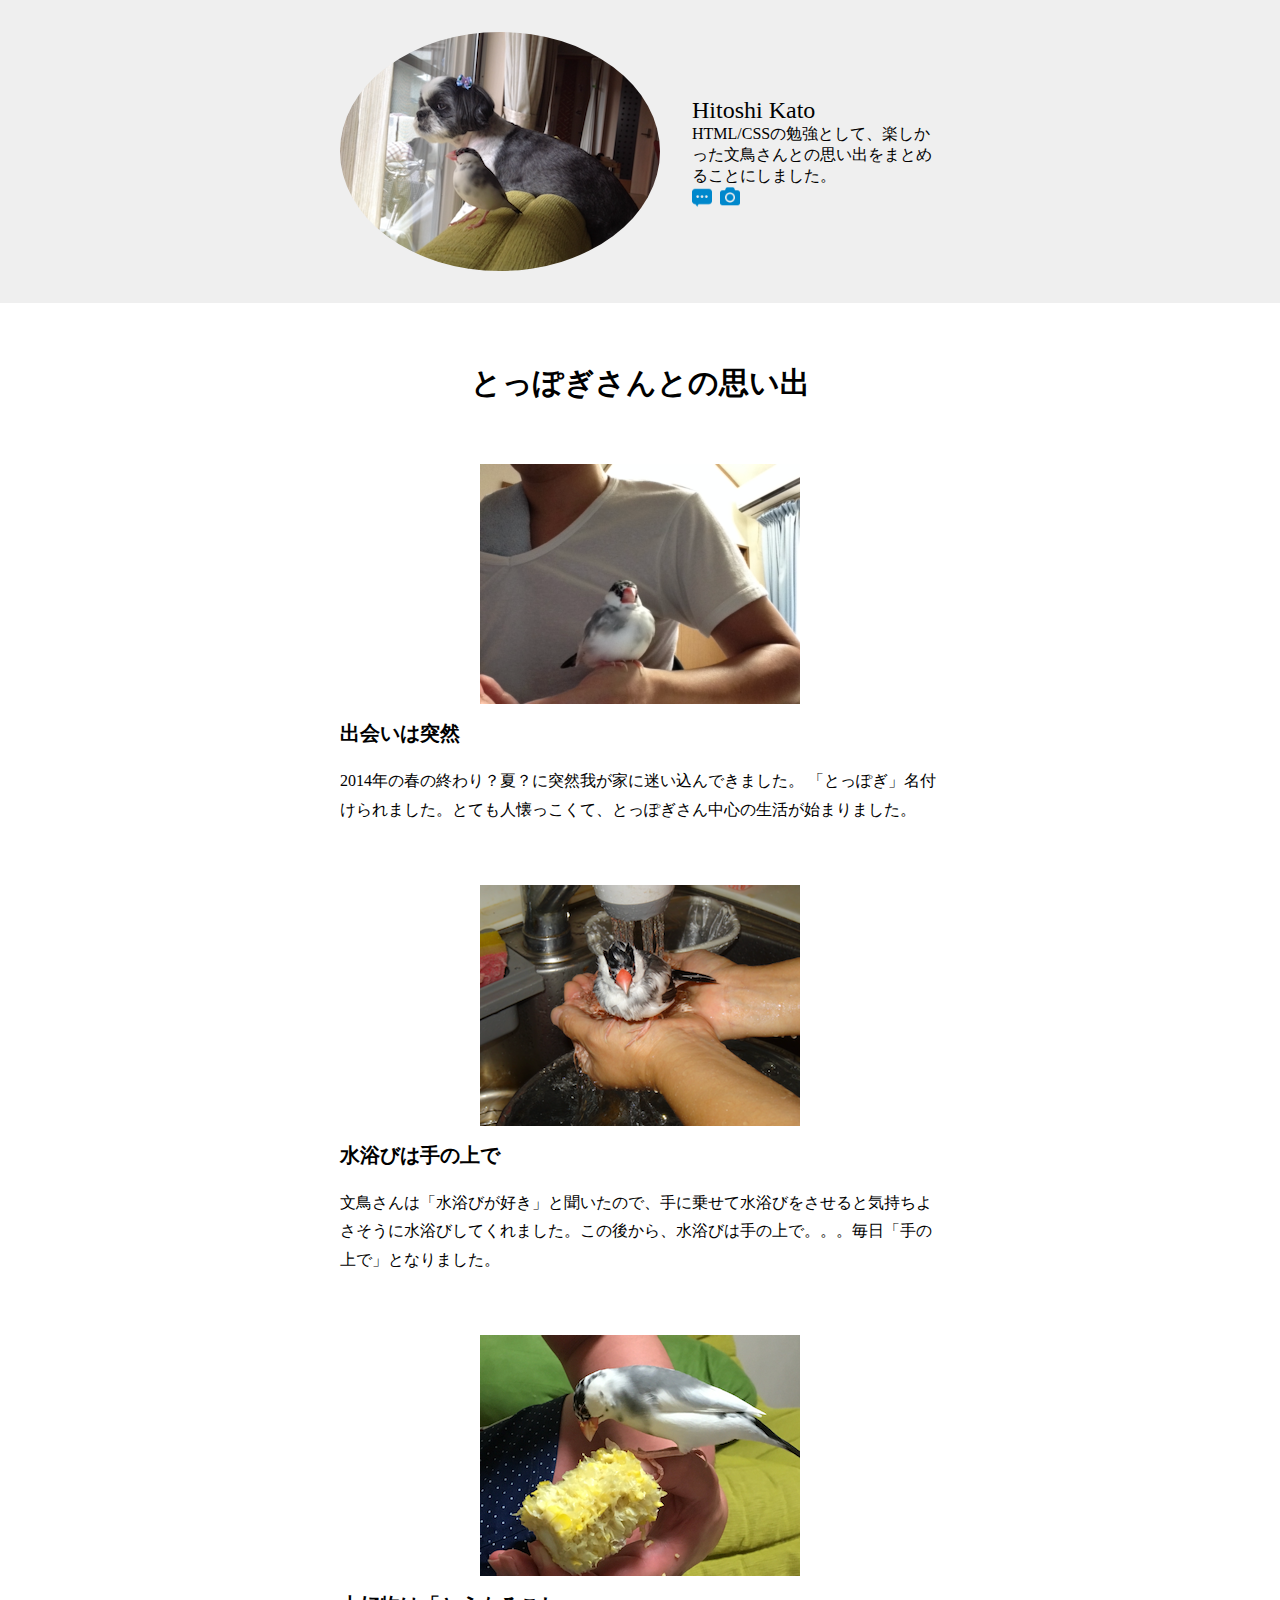
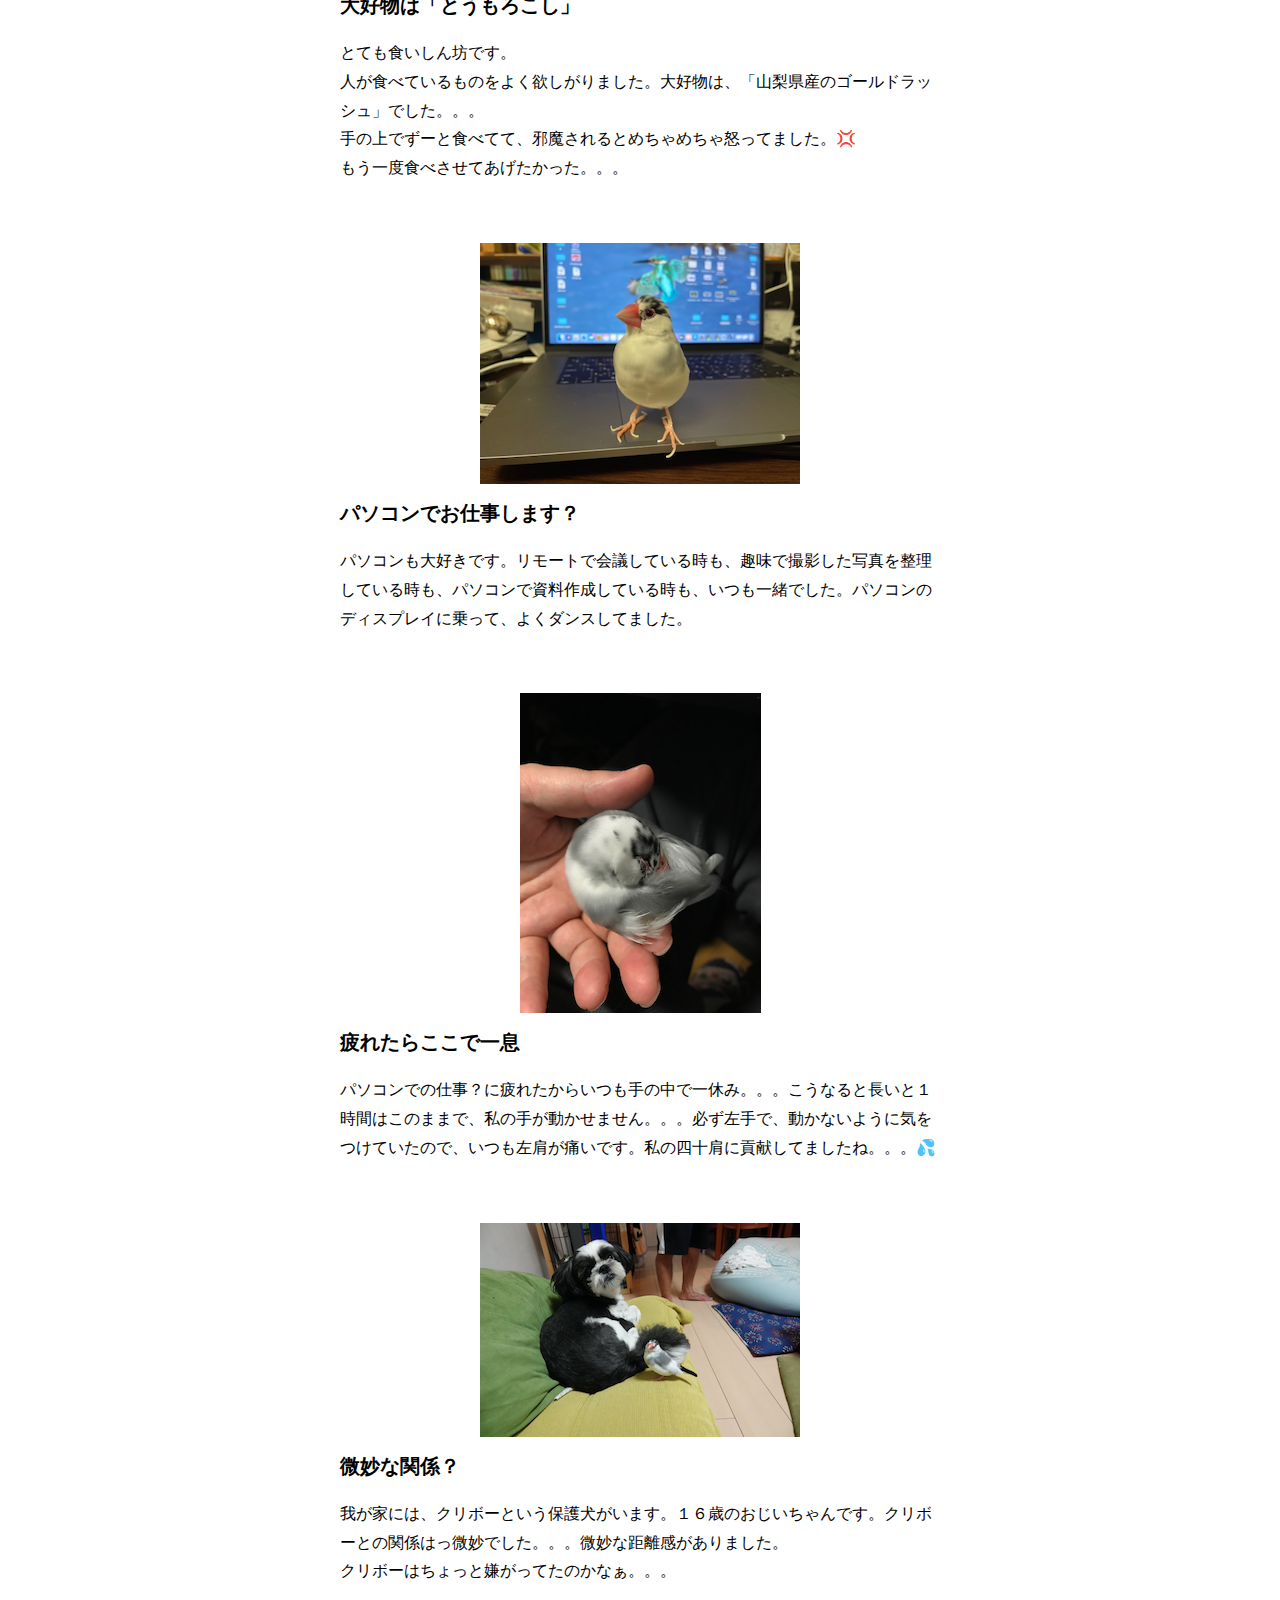
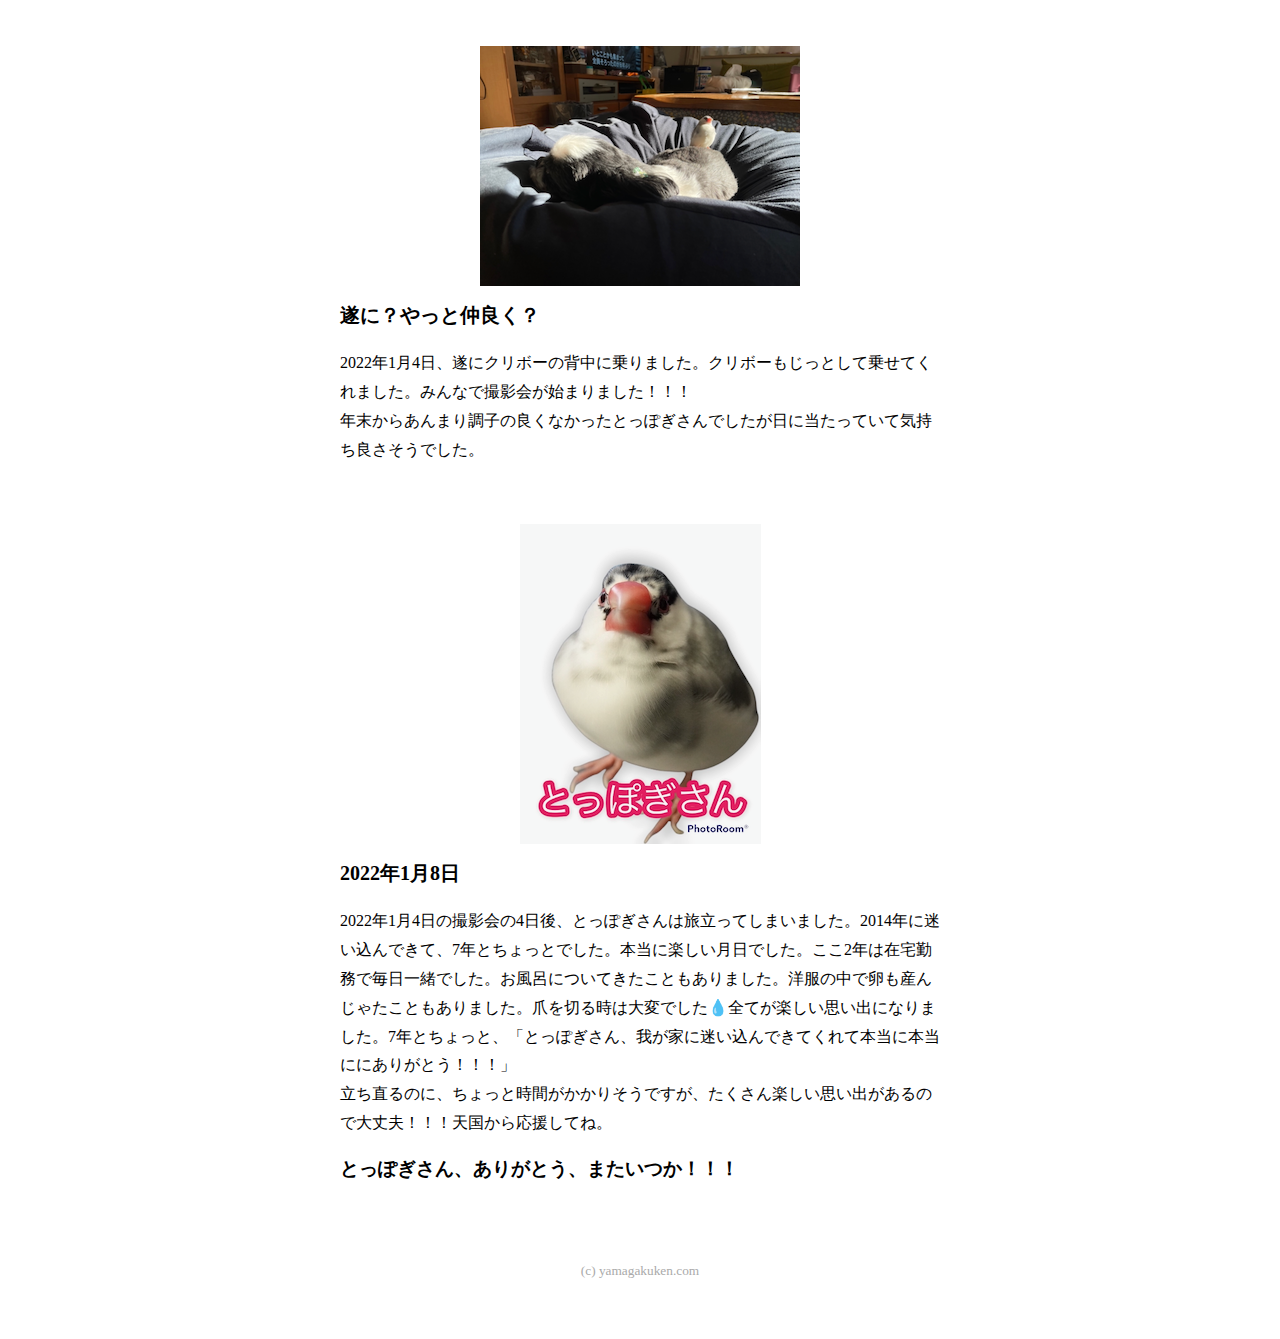
==== index.html @ e5788993 "Toppogi3 First Commit" ====
<!DOCTYPE html>
<html lang="ja">
<head>
  <meta charset="UTF-8">
  <meta http-equiv="X-UA-Compatible" content="IE=edge">
  <meta name="viewport" content="width=device-width, initial-scale=1.0">
  <title>Hitoshi Kato - Portfolio Site</title>
  <link rel="icon" href="img/favicon.png">
  <link rel="stylesheet" href="css/style.css">
</head>
<body>
  <header>
    <div class="container">
      <div>
        <img 
        src="img/HitoshiKato.png" 
        alt="HitoshiKato Icon"
        height="auto"
        width="auto"
        class="icon">
      </div>
      <div>
        <h1>Hitoshi Kato</h1>
        <p>HTML/CSSの勉強として、楽しかった文鳥さんとの思い出をまとめることにしました。</p>
        <ul>
          <li>
            <a href='#'>
              <img
                src="img/blog.png"
                alt="ブログアイコン"
                width="20"
                height="20">
            </a>
          </li>
          <li>
            <a href='#'>
              <img
                src="img/photos.png"
                alt="写真アイコン"
                width="20"
                height="20">
            </a>
          </li>
        </ul>
      </div>
    </div>

  </header>

  <main>
    <div class="container">
      <h1>とっぽぎさんとの思い出</h1>
      <section>
        <img class="displayed"
          src="img/toppogi1.png"
          width="auto"
          height="auto">
        <h2>出会いは突然</h2>
        <p>2014年の春の終わり？夏？に突然我が家に迷い込んできました。
          「とっぽぎ」名付けられました。とても人懐っこくて、とっぽぎさん中心の生活が始まりました。
        </p>
      </section>
      <section>
        <img class="displayed"
          src="img/toppogi2.png"
          width="auto"
          height="auto">
        <h2>水浴びは手の上で</h2>
        <p>文鳥さんは「水浴びが好き」と聞いたので、手に乗せて水浴びをさせると気持ちよさそうに水浴びしてくれました。この後から、水浴びは手の上で。。。毎日「手の上で」となりました。
        </p>
      </section>
      <section>
        <img class="displayed"
        src="img/toppogi3.png"
        width="auto"
        height="auto">
        <h2>大好物は「とうもろこし」</h2>
        <p>とても食いしん坊です。<br>
          人が食べているものをよく欲しがりました。大好物は、「山梨県産のゴールドラッシュ」でした。。。<br>
          手の上でずーと食べてて、邪魔されるとめちゃめちゃ怒ってました。💢<br>
          もう一度食べさせてあげたかった。。。
        </p>
      </section>
      <section>
        <img class="displayed"
        src="img/toppogi4.png"
        width="auto"
        height="auto">
        <h2>パソコンでお仕事します？</h2>
        <p>パソコンも大好きです。リモートで会議している時も、趣味で撮影した写真を整理している時も、パソコンで資料作成している時も、いつも一緒でした。パソコンのディスプレイに乗って、よくダンスしてました。<br>
        </p>
      </section>
      <section>
        <img class="displayed"
        src="img/toppogi5.png"
        width=auto
        height=auto>
        <h2>疲れたらここで一息</h2>
        <p>パソコンでの仕事？に疲れたからいつも手の中で一休み。。。こうなると長いと１時間はこのままで、私の手が動かせません。。。必ず左手で、動かないように気をつけていたので、いつも左肩が痛いです。私の四十肩に貢献してましたね。。。💦
        </p>
      </section>
      <section>
        <img class="displayed"
        src="img/toppogi6.png"
        width=auto
        height=auto>
        <h2>微妙な関係？</h2>
        <p>我が家には、クリボーという保護犬がいます。１６歳のおじいちゃんです。クリボーとの関係はっ微妙でした。。。微妙な距離感がありました。<br>クリボーはちょっと嫌がってたのかなぁ。。。
        </p>
      </section>
      <section>
        <img class="displayed"
        src="img/toppogi7.png"
        width=auto
        height=auto>
        <h2>遂に？やっと仲良く？</h2>
        <p>2022年1月4日、遂にクリボーの背中に乗りました。クリボーもじっとして乗せてくれました。みんなで撮影会が始まりました！！！<br>
          年末からあんまり調子の良くなかったとっぽぎさんでしたが日に当たっていて気持ち良さそうでした。
        </p>
      </section>
      <section>
        <img class="displayed"
        src="img/toppogi8.png"
        width=auto
        height=auto>
        <h2>2022年1月8日</h2>
        <p>2022年1月4日の撮影会の4日後、とっぽぎさんは旅立ってしまいました。2014年に迷い込んできて、7年とちょっとでした。本当に楽しい月日でした。ここ2年は在宅勤務で毎日一緒でした。お風呂についてきたこともありました。洋服の中で卵も産んじゃたこともありました。爪を切る時は大変でした💧全てが楽しい思い出になりました。7年とちょっと、「とっぽぎさん、我が家に迷い込んできてくれて本当に本当ににありがとう！！！」<br>
        立ち直るのに、ちょっと時間がかかりそうですが、たくさん楽しい思い出があるので大丈夫！！！天国から応援してね。
        </p>
        <h3>とっぽぎさん、ありがとう、またいつか！！！</h3>
      </section>


    </div>
    
  </main>

  <footer>
    <small>(c) yamagakuken.com</small>
  </footer>
</body>
</html>
---- css/style.css ----
/* common */
@media screen and (max-width:480px) {

}

body {
  margin: 0;
}

img{
  vertical-align: bottom;
}

h1,
h2,
p {
  margin: 0;
}

/* header */

header {
  background: #efefef;
}

header .container {
  width: 600px;
  margin: 0 auto;
  padding: 32px 0;
  display: flex;
  align-items: center;

}

header h1{
  font-weight: normal;
  font-size: 24px;
}

header .container div + div {
  margin-left: 32px;
}
header ul {
  list-style: none;
  margin: 0;
  padding: 0;
  display: flex;
}

header ul li + li {
  margin-left: 8px;
}

header .icon {
  border-radius: 50%;
}
/* main */

main .container {
  width: 600px;
  margin: 0 auto;
}

img.displayed{
  display: block;
  margin-left: auto;
  margin-right: auto;
}

main h1 {
  font-size: 30px;
  /* font-weight: normal; */
  text-align: center;
  padding: 60px 0;

}

main h2 {
  /* font-weight: normal; */
  font-size: 20px;
  margin-top: 16px;
}

main p {
  line-height: 1.8;
  margin-top: 20px;
} 

main section + section {
  margin-top: 60px;

}

/* footer */
footer {
  padding: 60px 0;
  text-align: center;
  color: #aaa;
}
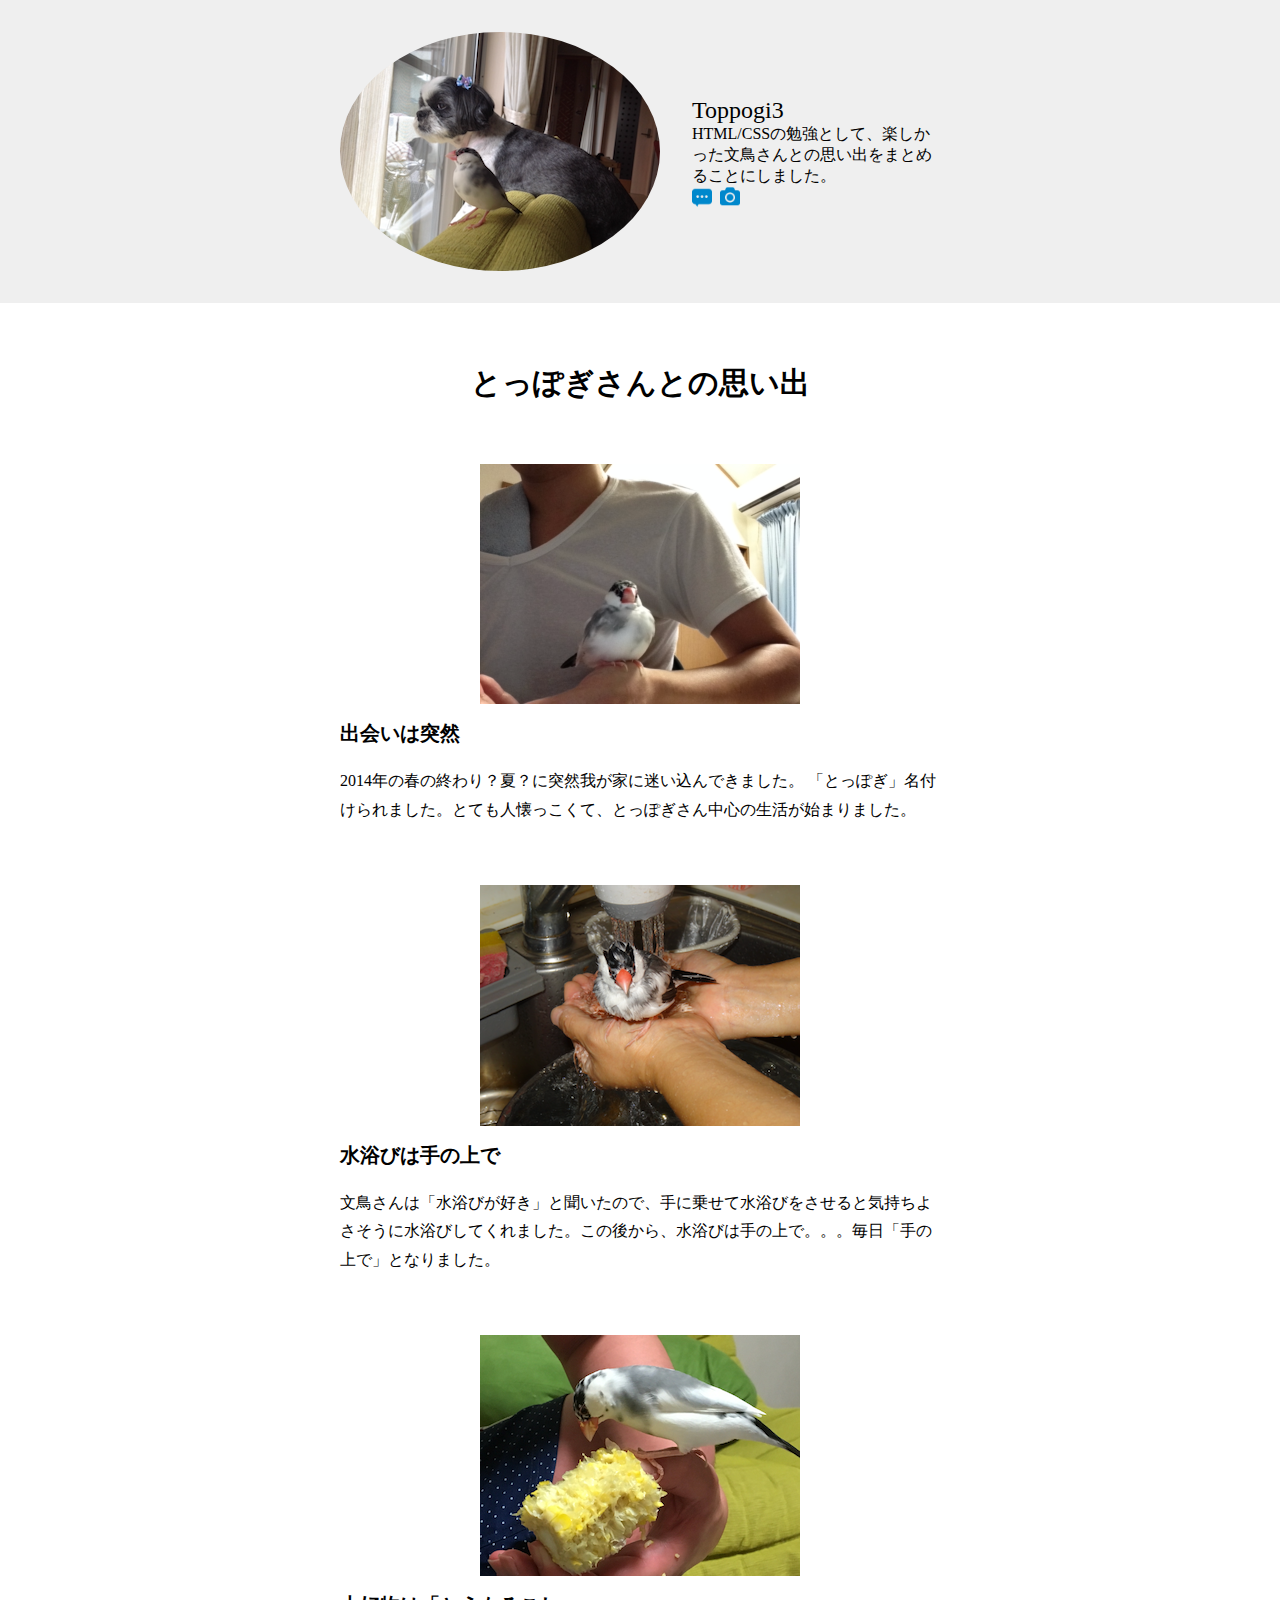
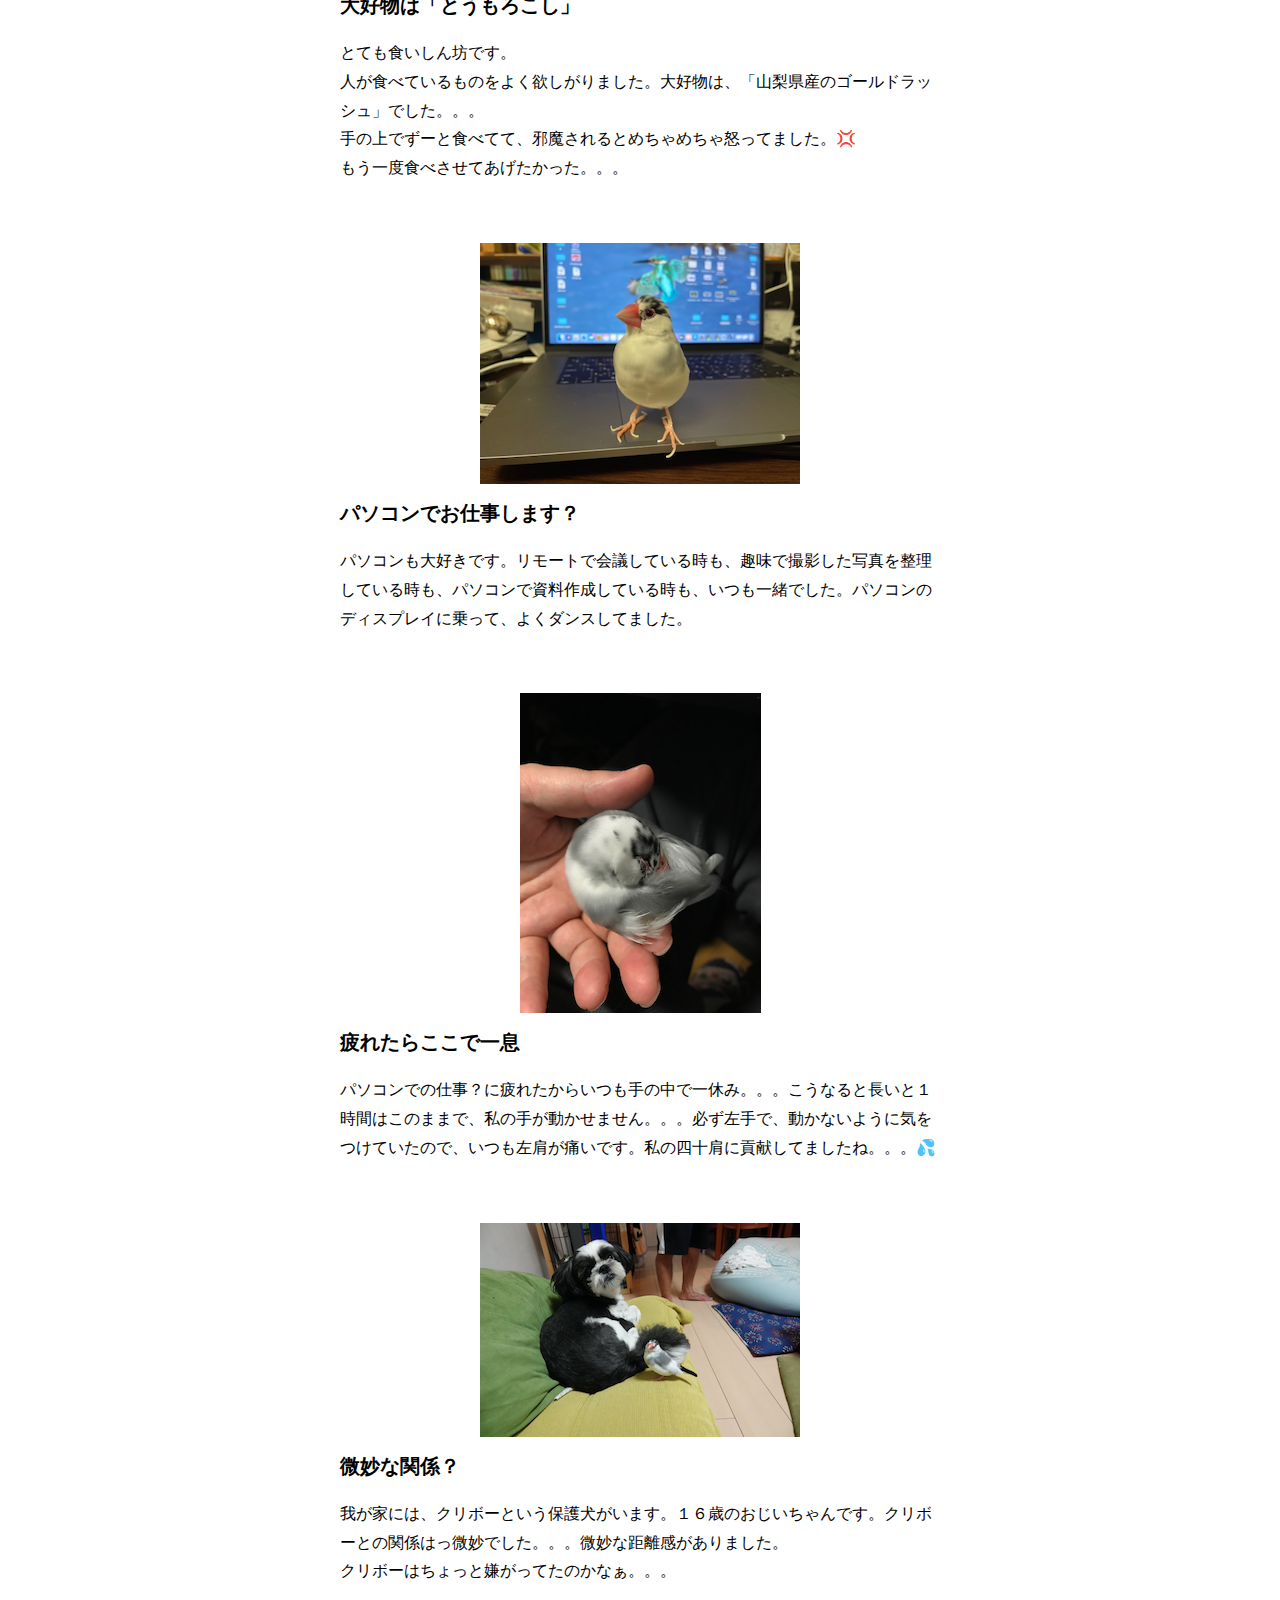
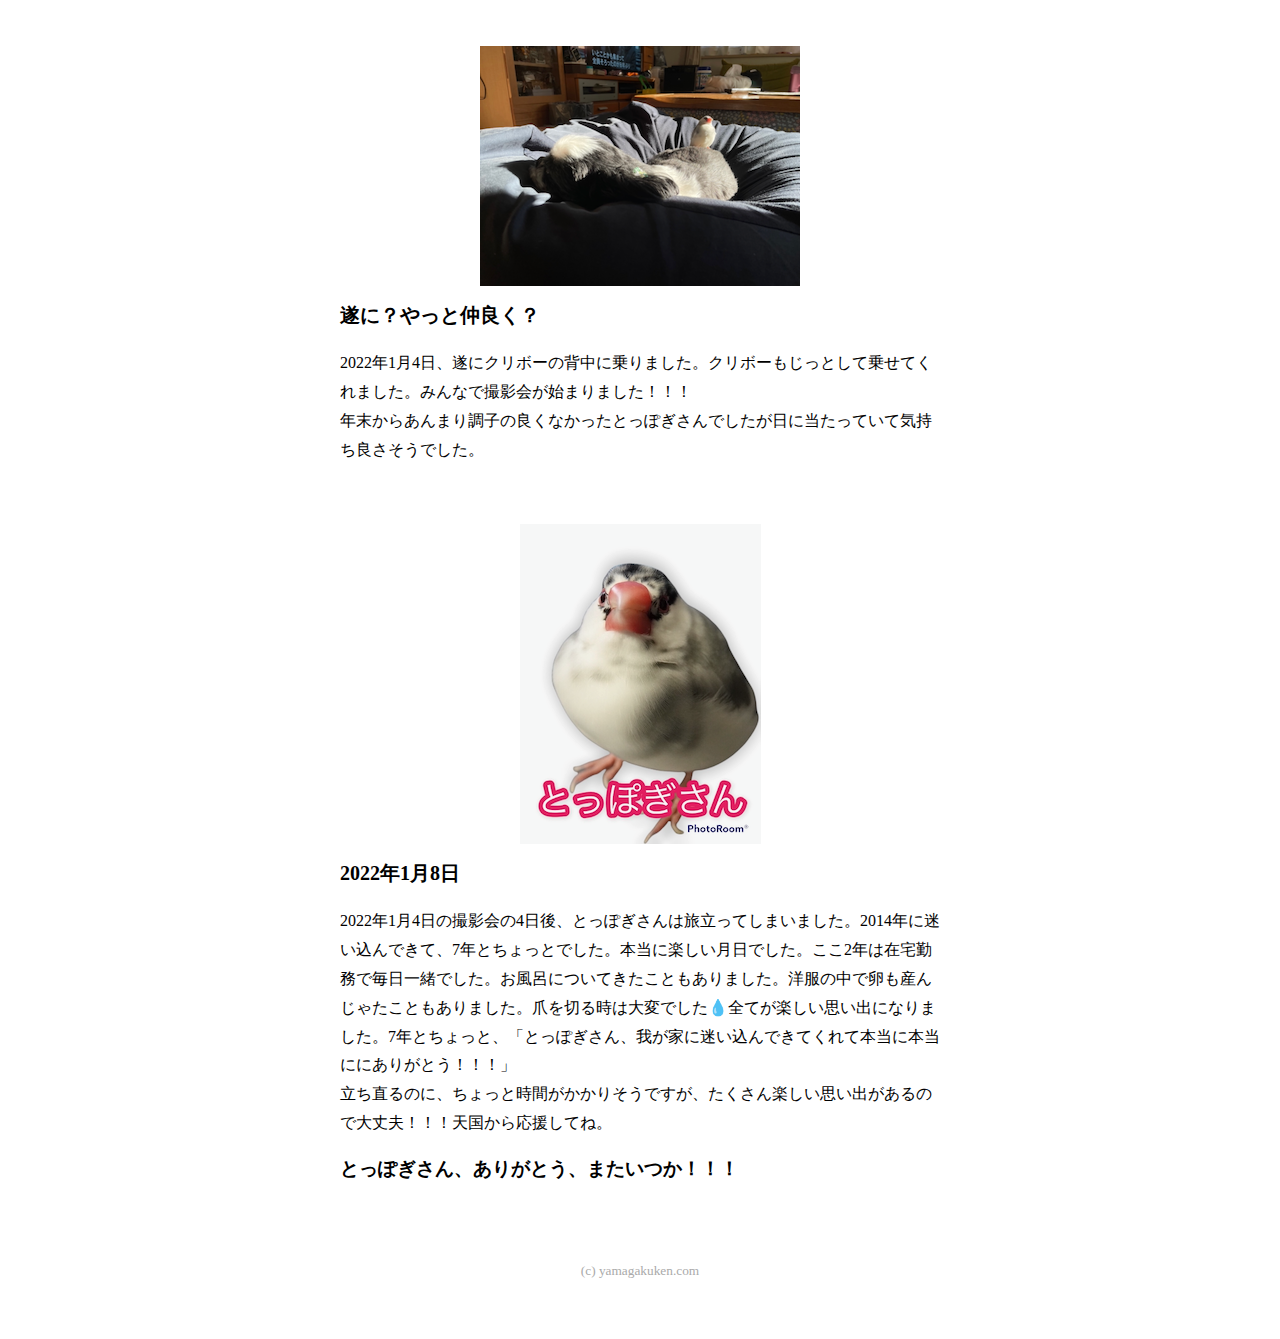
==== commit 67b4cdd5: "title change" ====
--- a/index.html
+++ b/index.html
@@ -4,7 +4,7 @@
   <meta charset="UTF-8">
   <meta http-equiv="X-UA-Compatible" content="IE=edge">
   <meta name="viewport" content="width=device-width, initial-scale=1.0">
-  <title>Hitoshi Kato - Portfolio Site</title>
+  <title>文鳥さんとの思い出</title>
   <link rel="icon" href="img/favicon.png">
   <link rel="stylesheet" href="css/style.css">
 </head>
@@ -20,7 +20,7 @@
         class="icon">
       </div>
       <div>
-        <h1>Hitoshi Kato</h1>
+        <h1>Toppogi3</h1>
         <p>HTML/CSSの勉強として、楽しかった文鳥さんとの思い出をまとめることにしました。</p>
         <ul>
           <li>
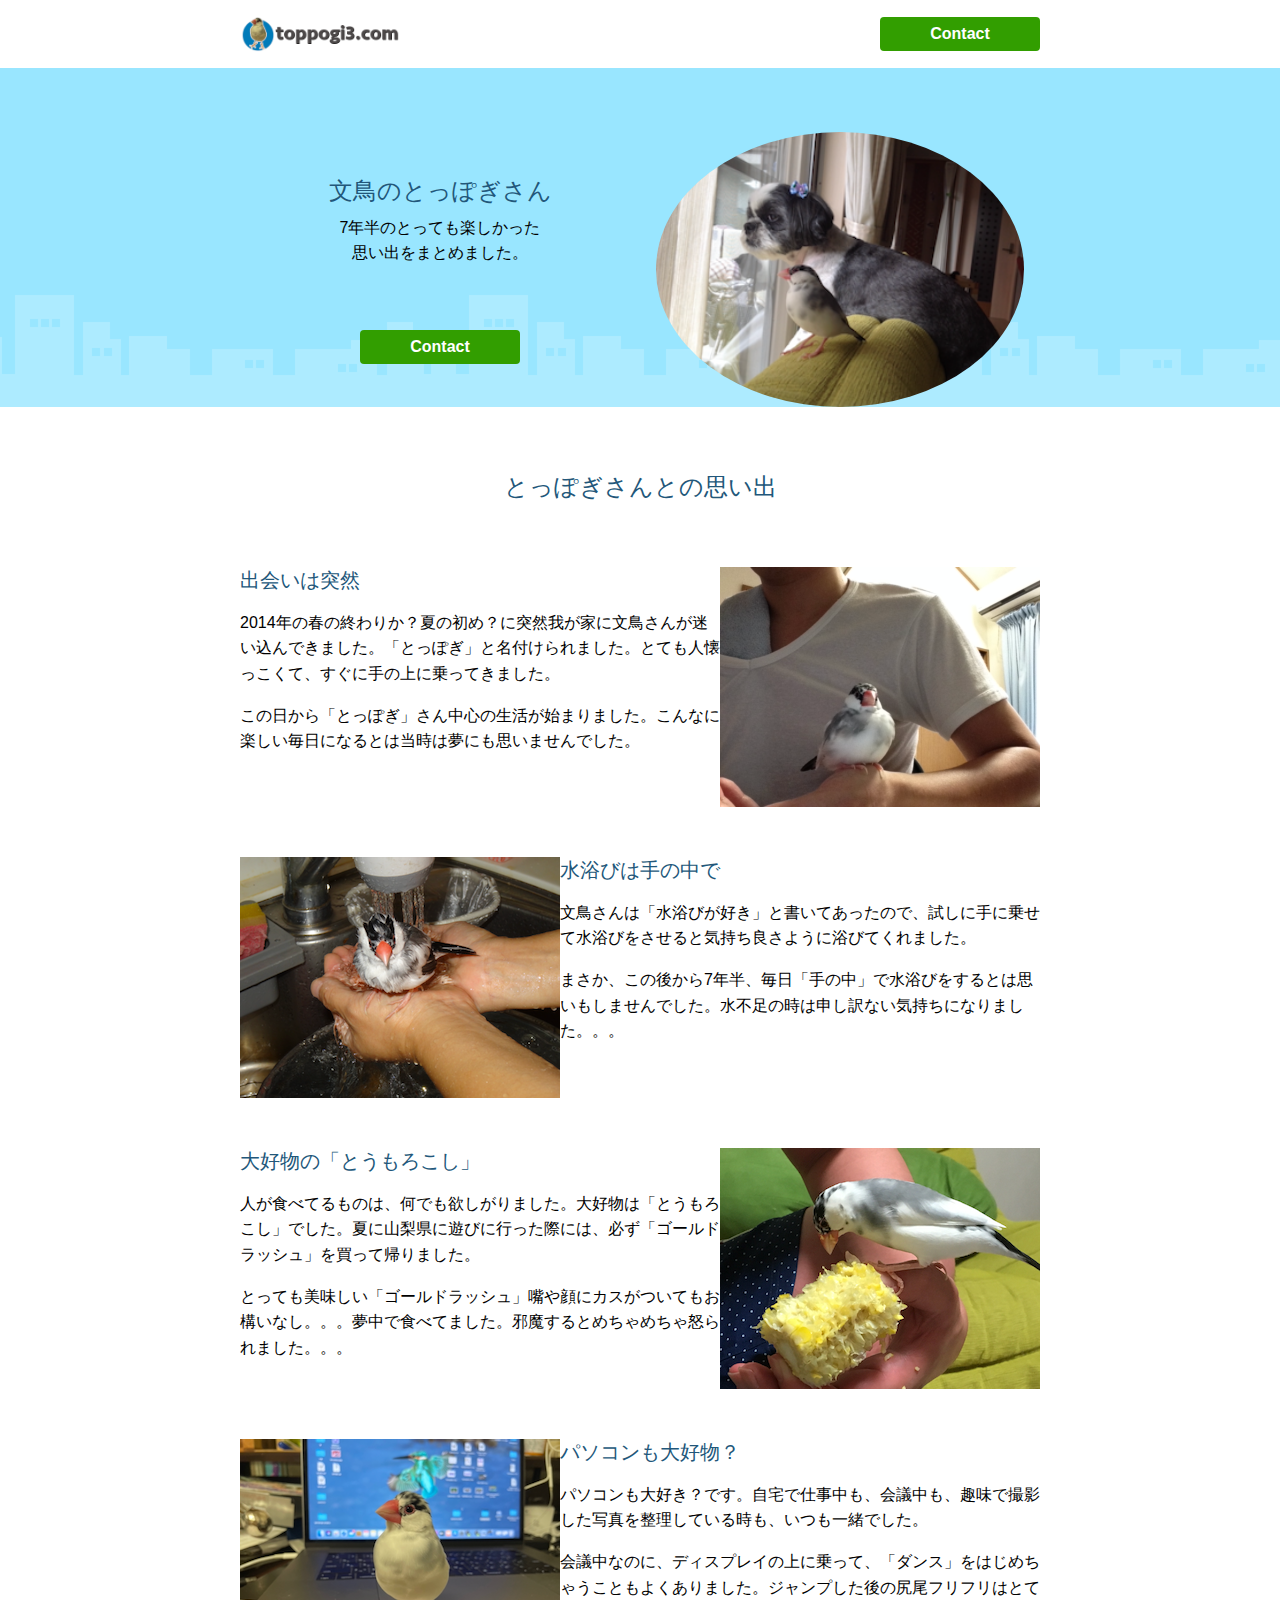
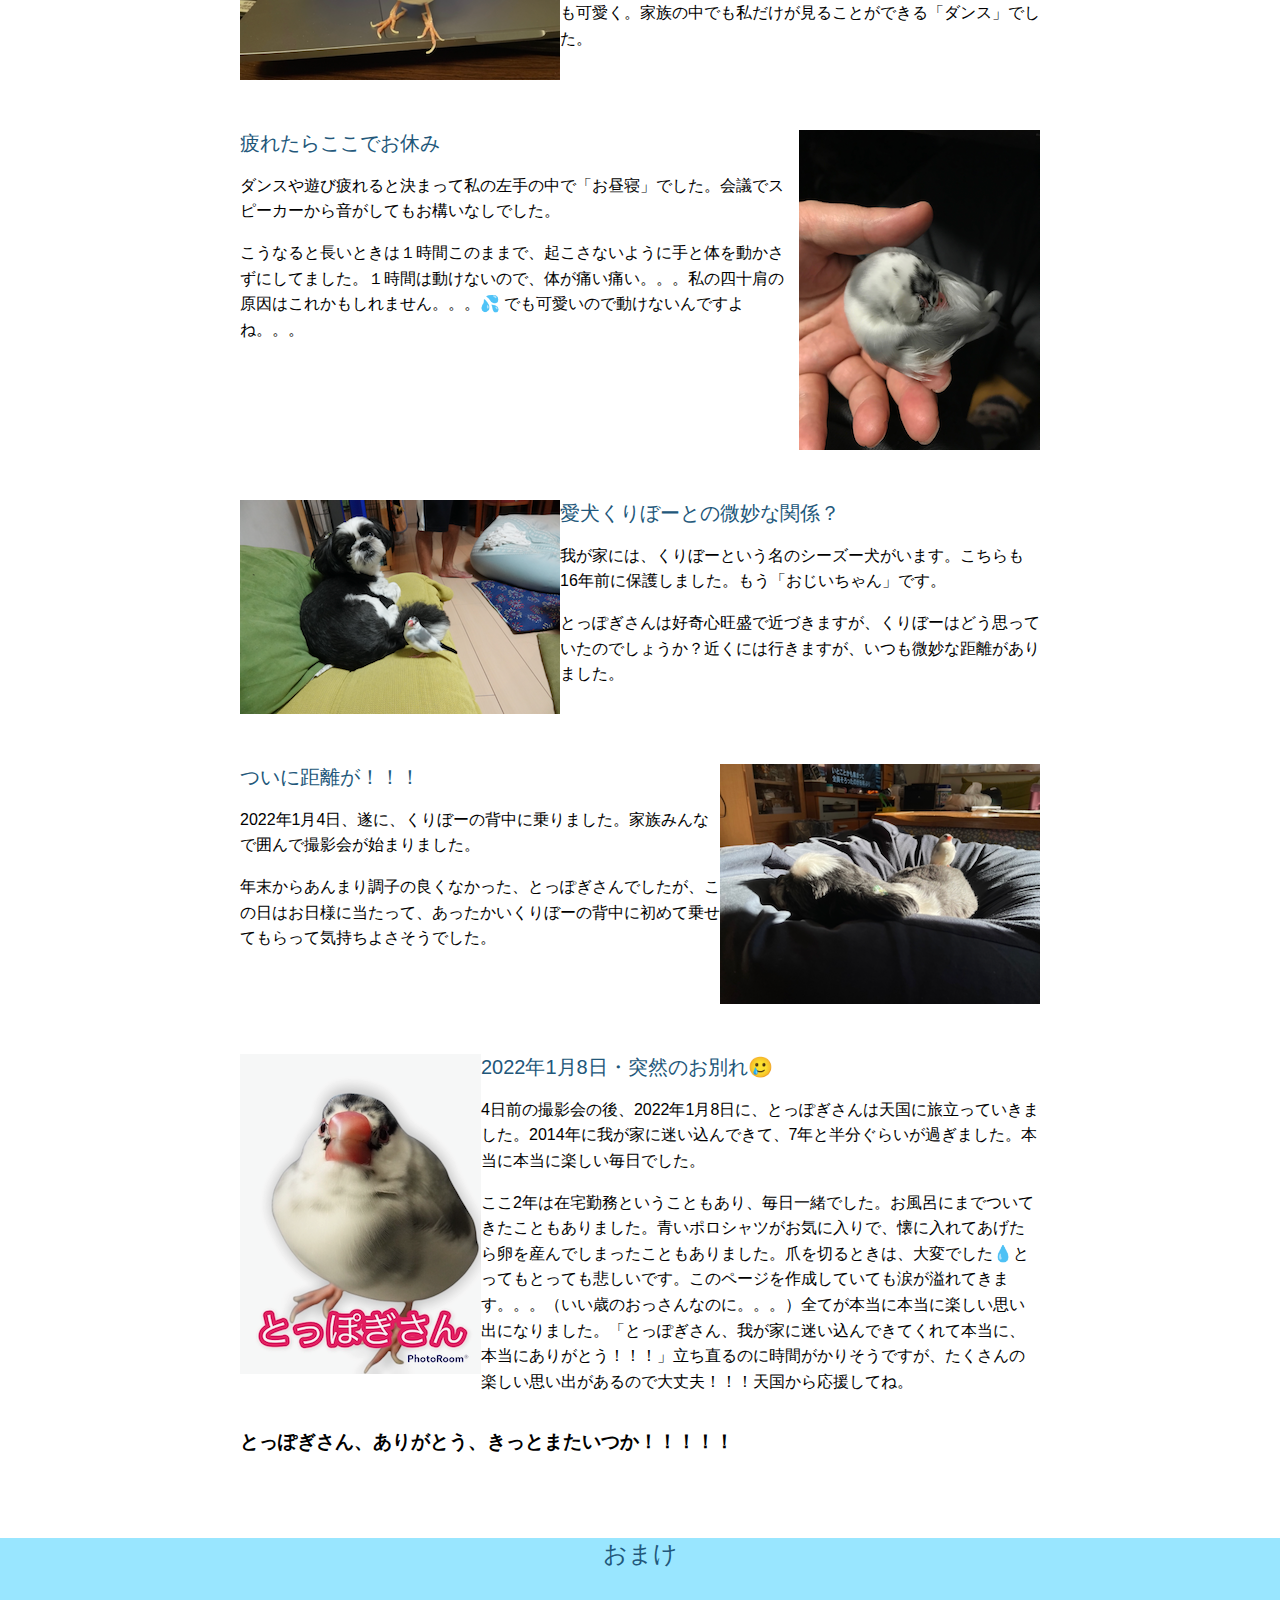
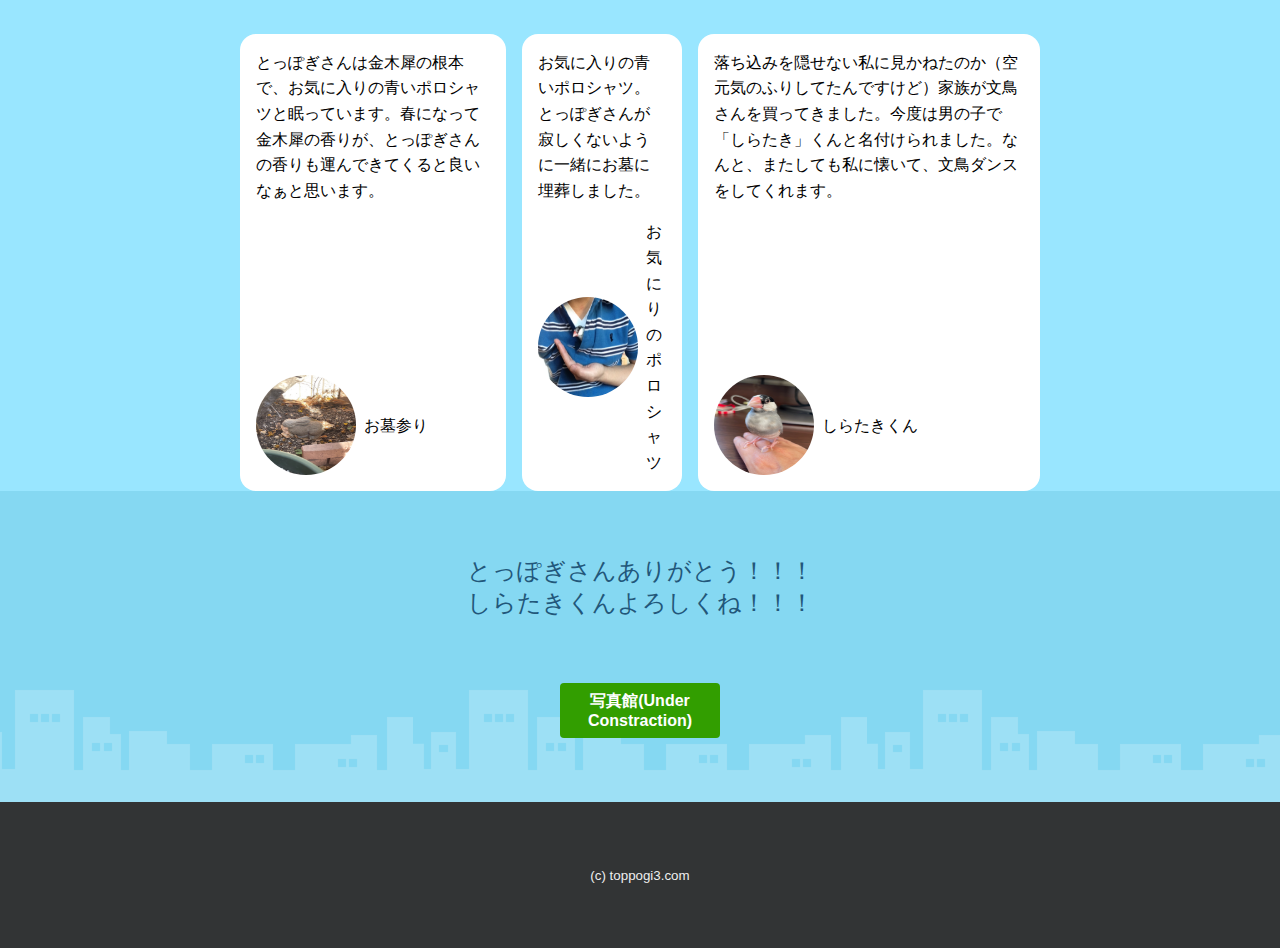
==== commit 7db91a30: "Design Changes - Version2.0" ====
--- a/index.html
+++ b/index.html
@@ -4,139 +4,183 @@
   <meta charset="UTF-8">
   <meta http-equiv="X-UA-Compatible" content="IE=edge">
   <meta name="viewport" content="width=device-width, initial-scale=1.0">
-  <title>文鳥さんとの思い出</title>
-  <link rel="icon" href="img/favicon.png">
+  <title>文鳥のとっぽぎさんとの思い出</title>
+  <link rel="icon" href="img/favi2.png">
   <link rel="stylesheet" href="css/style.css">
 </head>
 <body>
   <header>
     <div class="container">
-      <div>
+      <a href="">
+        <h1>
+          <img 
+            src="img/logo.png" 
+            alt="Toppogi3"
+            width="45%"
+            height="auto">
+        </h1>
+      </a>
+      <a href="#" class="btn">Contact</a>
+    </div>
+  </header>
+
+  <section class="hero">
+    <div class="container">
+      <div class="desc">
+        <h1>文鳥のとっぽぎさん</h1>
+        <p>7年半のとっても楽しかった<br>思い出をまとめました。</p>
+        <a href="#" class="btn">Contact</a>
+      </div>
+      <div class="pic">
         <img 
-        src="img/HitoshiKato.png" 
-        alt="HitoshiKato Icon"
-        height="auto"
-        width="auto"
-        class="icon">
-      </div>
-      <div>
-        <h1>Toppogi3</h1>
-        <p>HTML/CSSの勉強として、楽しかった文鳥さんとの思い出をまとめることにしました。</p>
-        <ul>
-          <li>
-            <a href='#'>
-              <img
-                src="img/blog.png"
-                alt="ブログアイコン"
-                width="20"
-                height="20">
-            </a>
-          </li>
-          <li>
-            <a href='#'>
-              <img
-                src="img/photos.png"
-                alt="写真アイコン"
-                width="20"
-                height="20">
-            </a>
-          </li>
-        </ul>
+        src="img/toppogi-main.png" 
+        alt="main picture">
       </div>
     </div>
 
-  </header>
 
-  <main>
+  </section>
+
+  <section class="memory">
+    <h1>とっぽぎさんとの思い出</h1>
     <div class="container">
-      <h1>とっぽぎさんとの思い出</h1>
       <section>
-        <img class="displayed"
-          src="img/toppogi1.png"
-          width="auto"
-          height="auto">
-        <h2>出会いは突然</h2>
-        <p>2014年の春の終わり？夏？に突然我が家に迷い込んできました。
-          「とっぽぎ」名付けられました。とても人懐っこくて、とっぽぎさん中心の生活が始まりました。
-        </p>
+        <div class="pic">
+          <img src="img/toppogi1.png" alt="">
+        </div>
+        <div class="desc">
+          <h2>出会いは突然</h2>
+          <p>2014年の春の終わりか？夏の初め？に突然我が家に文鳥さんが迷い込んできました。「とっぽぎ」と名付けられました。とても人懐っこくて、すぐに手の上に乗ってきました。</p>
+          <p>この日から「とっぽぎ」さん中心の生活が始まりました。こんなに楽しい毎日になるとは当時は夢にも思いませんでした。<p>
+        </div>
       </section>
       <section>
-        <img class="displayed"
-          src="img/toppogi2.png"
-          width="auto"
-          height="auto">
-        <h2>水浴びは手の上で</h2>
-        <p>文鳥さんは「水浴びが好き」と聞いたので、手に乗せて水浴びをさせると気持ちよさそうに水浴びしてくれました。この後から、水浴びは手の上で。。。毎日「手の上で」となりました。
-        </p>
+        <div class="pic">
+          <img src="img/toppogi2.png" alt="">
+        </div>
+        <div class="desc">
+          <h2>水浴びは手の中で</h2>
+          <p>文鳥さんは「水浴びが好き」と書いてあったので、試しに手に乗せて水浴びをさせると気持ち良さように浴びてくれました。</p>
+          <p>まさか、この後から7年半、毎日「手の中」で水浴びをするとは思いもしませんでした。水不足の時は申し訳ない気持ちになりました。。。<p>
+        </div>
       </section>
       <section>
-        <img class="displayed"
-        src="img/toppogi3.png"
-        width="auto"
-        height="auto">
-        <h2>大好物は「とうもろこし」</h2>
-        <p>とても食いしん坊です。<br>
-          人が食べているものをよく欲しがりました。大好物は、「山梨県産のゴールドラッシュ」でした。。。<br>
-          手の上でずーと食べてて、邪魔されるとめちゃめちゃ怒ってました。💢<br>
-          もう一度食べさせてあげたかった。。。
-        </p>
+        <div class="pic">
+          <img src="img/toppogi3.png" alt="">
+        </div>
+        <div class="desc">
+          <h2>大好物の「とうもろこし」</h2>
+          <p>人が食べてるものは、何でも欲しがりました。大好物は「とうもろこし」でした。夏に山梨県に遊びに行った際には、必ず「ゴールドラッシュ」を買って帰りました。
+          </p>
+          <p>とっても美味しい「ゴールドラッシュ」嘴や顔にカスがついてもお構いなし。。。夢中で食べてました。邪魔するとめちゃめちゃ怒られました。。。<p>
+        </div>
       </section>
       <section>
-        <img class="displayed"
-        src="img/toppogi4.png"
-        width="auto"
-        height="auto">
-        <h2>パソコンでお仕事します？</h2>
-        <p>パソコンも大好きです。リモートで会議している時も、趣味で撮影した写真を整理している時も、パソコンで資料作成している時も、いつも一緒でした。パソコンのディスプレイに乗って、よくダンスしてました。<br>
-        </p>
+        <div class="pic">
+          <img src="img/toppogi4.png" alt="">
+        </div>
+        <div class="desc">
+          <h2>パソコンも大好物？</h2>
+          <p>パソコンも大好き？です。自宅で仕事中も、会議中も、趣味で撮影した写真を整理している時も、いつも一緒でした。
+          </p>
+          <p>会議中なのに、ディスプレイの上に乗って、「ダンス」をはじめちゃうこともよくありました。ジャンプした後の尻尾フリフリはとても可愛く。家族の中でも私だけが見ることができる「ダンス」でした。<p>
+        </div>
       </section>
       <section>
-        <img class="displayed"
-        src="img/toppogi5.png"
-        width=auto
-        height=auto>
-        <h2>疲れたらここで一息</h2>
-        <p>パソコンでの仕事？に疲れたからいつも手の中で一休み。。。こうなると長いと１時間はこのままで、私の手が動かせません。。。必ず左手で、動かないように気をつけていたので、いつも左肩が痛いです。私の四十肩に貢献してましたね。。。💦
-        </p>
+        <div class="pic">
+          <img src="img/toppogi5.png" alt="">
+        </div>
+        <div class="desc">
+          <h2>疲れたらここでお休み</h2>
+          <p>ダンスや遊び疲れると決まって私の左手の中で「お昼寝」でした。会議でスピーカーから音がしてもお構いなしでした。
+          </p>
+          <p>こうなると長いときは１時間このままで、起こさないように手と体を動かさずにしてました。１時間は動けないので、体が痛い痛い。。。私の四十肩の原因はこれかもしれません。。。💦 でも可愛いので動けないんですよね。。。<p>
+        </div>
       </section>
       <section>
-        <img class="displayed"
-        src="img/toppogi6.png"
-        width=auto
-        height=auto>
-        <h2>微妙な関係？</h2>
-        <p>我が家には、クリボーという保護犬がいます。１６歳のおじいちゃんです。クリボーとの関係はっ微妙でした。。。微妙な距離感がありました。<br>クリボーはちょっと嫌がってたのかなぁ。。。
-        </p>
+        <div class="pic">
+          <img src="img/toppogi6.png" alt="">
+        </div>
+        <div class="desc">
+          <h2>愛犬くりぼーとの微妙な関係？</h2>
+          <p>我が家には、くりぼーという名のシーズー犬がいます。こちらも16年前に保護しました。もう「おじいちゃん」です。
+          </p>
+          <p>とっぽぎさんは好奇心旺盛で近づきますが、くりぼーはどう思っていたのでしょうか？近くには行きますが、いつも微妙な距離がありました。<p>
+        </div>
       </section>
       <section>
-        <img class="displayed"
-        src="img/toppogi7.png"
-        width=auto
-        height=auto>
-        <h2>遂に？やっと仲良く？</h2>
-        <p>2022年1月4日、遂にクリボーの背中に乗りました。クリボーもじっとして乗せてくれました。みんなで撮影会が始まりました！！！<br>
-          年末からあんまり調子の良くなかったとっぽぎさんでしたが日に当たっていて気持ち良さそうでした。
-        </p>
+        <div class="pic">
+          <img src="img/toppogi7.png" alt="">
+        </div>
+        <div class="desc">
+          <h2>ついに距離が！！！</h2>
+          <p>2022年1月4日、遂に、くりぼーの背中に乗りました。家族みんなで囲んで撮影会が始まりました。
+          </p>
+          <p>年末からあんまり調子の良くなかった、とっぽぎさんでしたが、この日はお日様に当たって、あったかいくりぼーの背中に初めて乗せてもらって気持ちよさそうでした。<p>
+        </div>
       </section>
       <section>
-        <img class="displayed"
-        src="img/toppogi8.png"
-        width=auto
-        height=auto>
-        <h2>2022年1月8日</h2>
-        <p>2022年1月4日の撮影会の4日後、とっぽぎさんは旅立ってしまいました。2014年に迷い込んできて、7年とちょっとでした。本当に楽しい月日でした。ここ2年は在宅勤務で毎日一緒でした。お風呂についてきたこともありました。洋服の中で卵も産んじゃたこともありました。爪を切る時は大変でした💧全てが楽しい思い出になりました。7年とちょっと、「とっぽぎさん、我が家に迷い込んできてくれて本当に本当ににありがとう！！！」<br>
-        立ち直るのに、ちょっと時間がかかりそうですが、たくさん楽しい思い出があるので大丈夫！！！天国から応援してね。
-        </p>
-        <h3>とっぽぎさん、ありがとう、またいつか！！！</h3>
+        <div class="pic">
+          <img src="img/toppogi8.png" alt="">
+        </div>
+        <div class="desc">
+          <h2>2022年1月8日・突然のお別れ🥲</h2>
+          <p>4日前の撮影会の後、2022年1月8日に、とっぽぎさんは天国に旅立っていきました。2014年に我が家に迷い込んできて、7年と半分ぐらいが過ぎました。本当に本当に楽しい毎日でした。
+          </p>
+          <p>ここ2年は在宅勤務ということもあり、毎日一緒でした。お風呂にまでついてきたこともありました。青いポロシャツがお気に入りで、懐に入れてあげたら卵を産んでしまったこともありました。爪を切るときは、大変でした💧とってもとっても悲しいです。このページを作成していても涙が溢れてきます。。。（いい歳のおっさんなのに。。。）全てが本当に本当に楽しい思い出になりました。「とっぽぎさん、我が家に迷い込んできてくれて本当に、本当にありがとう！！！」立ち直るのに時間がかりそうですが、たくさんの楽しい思い出があるので大丈夫！！！天国から応援してね。<p>
+        </div>
       </section>
-
+      <h3>とっぽぎさん、ありがとう、きっとまたいつか！！！！！</h3>
 
     </div>
-    
-  </main>
+  </section>
 
-  <footer>
-    <small>(c) yamagakuken.com</small>
-  </footer>
+  <section class="voices">
+    <h1>おまけ</h1>
+    <div class="container">
+      <section>
+        <p>とっぽぎさんは金木犀の根本で、お気に入りの青いポロシャツと眠っています。春になって金木犀の香りが、とっぽぎさんの香りも運んできてくると良いなぁと思います。</p>
+        <footer>
+          <image 
+            src="img/sub-1.png"
+            width="100"
+            height="100"
+            >
+            <p>お墓参り</p>
+          </footer>
+      </section>
+      <section>
+        <p>お気に入りの青いポロシャツ。とっぽぎさんが寂しくないように一緒にお墓に埋葬しました。</p>
+        <footer>
+          <image 
+            src="img/sub-2.png"
+            width="100"
+            height="100"
+            >
+            <p>お気にりのポロシャツ</p>
+          </footer>
+      </section>
+      <section>
+        <p>落ち込みを隠せない私に見かねたのか（空元気のふりしてたんですけど）家族が文鳥さんを買ってきました。今度は男の子で「しらたき」くんと名付けられました。なんと、またしても私に懐いて、文鳥ダンスをしてくれます。</p>
+        <footer>
+          <image 
+            src="img/sub-3.png"
+            width="100"
+            height="100"
+            >
+            <p>しらたきくん</p>
+          </footer>
+      </section>
+    </div>
+  </section>
+
+  <section class="section call-to-action">
+    <h1>とっぽぎさんありがとう！！！<BR>
+    しらたきくんよろしくね！！！</h1>
+    <a href="#" class="btn">写真館(Under Constraction)</a>
+  </section>
+
+  <footer class="copyright">
+    <small>(c) toppogi3.com</small></footer>
 </body>
 </html>--- a/css/style.css
+++ b/css/style.css
@@ -1,99 +1,230 @@
 /* common */
-@media screen and (max-width:480px) {
-
-}
 
 body {
   margin: 0;
-}
-
-img{
-  vertical-align: bottom;
+  font-family: Arial, Helvetica, sans-serif;
 }
 
 h1,
-h2,
+h2 {
+  margin: 0;
+  font-weight: normal;
+  color: #22577a;
+}
+
+h1 {
+  font-size: 24px;
+}
+
+h2 {
+  font-size: 20px;
+}
+
 p {
   margin: 0;
-}
+  line-height: 1.6;
+}
+
+p + P {
+  margin-top: 16px;
+}
+
+a {
+  text-decoration: none;
+  color: inherit;
+}
+
+img {
+  vertical-align: bottom;
+}
+
+.btn {
+  display: block;
+  width: 160px;
+  background: #329e00;
+  color: #fff;
+  text-align: center;
+  padding: 8px 0;
+  border-radius: 4px;
+  font-weight: bold;
+}
+
+.container {
+  width: calc(100% - 32px);
+  margin: 0 auto;
+  /* outline: 2px solid red; */
+  max-width: 800px;
+}
+
 
 /* header */
 
 header {
-  background: #efefef;
-}
-
-header .container {
-  width: 600px;
+  /* background:#EEE; */
+  padding: 16px 0;
+}
+
+header .container{
+  display: flex;
+  justify-content: space-between;
+  align-items: center;
+}
+
+/* hero */
+
+.hero {
+  background-color: #99e6ff;
+  background-image: url(../img/bg.png);
+  background-repeat: repeat-x;
+  background-position: center bottom;
+  padding-top: 64px;
+  text-align: center;
+}
+
+.hero p {
+  margin-top: 8px;
+}
+
+.hero .btn {
+  margin: 64px auto 0;
+}
+
+.hero img {
+  margin-top: 64px;
+  border-radius: 50%;
+}
+
+/* memory */
+
+.memory {
+  padding: 64px 0;
+}
+
+.memory h1 {
+  text-align: center;
+  padding-bottom: 64px;
+}
+
+.memory .pic {
+  text-align: center;;
+}
+
+.memory h2 {
+  padding-bottom: 16px;;
+}
+
+.memory section + section {
+  margin-top: 50px;
+}
+
+/* voices */
+
+.voices {
+  background: #99e6ff;
+}
+
+.voices section {
+  background: #FFF;
+  padding: 16px;
+  border-radius: 16px;
+}
+
+.voices h1 {
+  text-align: center;
+  padding-bottom: 64px;
+}
+
+.voices img {
+  border-radius: 50%;
+  /* width: 40px;
+  height: 40px; */
+}
+
+.voices footer {
+  display: flex;
+  gap: 8px;
+  align-items: center;
+  margin-top: 16px;
+}
+
+.voices section + section {
+  margin-top: 16px;
+}
+
+.call-to-action {
+  padding: 64px 0;
+  background-color: #85d8f2;
+  background-image: url(../img/bg.png);
+  background-repeat: repeat-x;
+  background-position: center bottom;
+  padding-top: 64px;
+  text-align: center;
+}
+
+.call-to-action h1 {
+  text-align: center;
+  padding-bottom: 64px;
+}
+
+.call-to-action .btn {
   margin: 0 auto;
-  padding: 32px 0;
-  display: flex;
-  align-items: center;
-
-}
-
-header h1{
-  font-weight: normal;
-  font-size: 24px;
-}
-
-header .container div + div {
-  margin-left: 32px;
-}
-header ul {
-  list-style: none;
-  margin: 0;
-  padding: 0;
-  display: flex;
-}
-
-header ul li + li {
-  margin-left: 8px;
-}
-
-header .icon {
-  border-radius: 50%;
-}
-/* main */
-
-main .container {
-  width: 600px;
-  margin: 0 auto;
-}
-
-img.displayed{
-  display: block;
-  margin-left: auto;
-  margin-right: auto;
-}
-
-main h1 {
-  font-size: 30px;
-  /* font-weight: normal; */
-  text-align: center;
-  padding: 60px 0;
-
-}
-
-main h2 {
-  /* font-weight: normal; */
-  font-size: 20px;
-  margin-top: 16px;
-}
-
-main p {
-  line-height: 1.8;
-  margin-top: 20px;
-} 
-
-main section + section {
-  margin-top: 60px;
-
-}
-
-/* footer */
-footer {
-  padding: 60px 0;
-  text-align: center;
-  color: #aaa;
+}
+
+/* copyright */
+
+.copyright {
+  background: #323435;
+  padding: 64px 0;
+  text-align: center;
+}
+
+.copyright small {
+  font-size: 16ps;
+  color: #EEE;
+}
+
+/* large screen for PC */
+
+@media (min-width: 600px) {
+
+  .hero .container {
+    display: flex;
+    align-items: center;
+  }
+
+  .hero .desc,
+  .hero .pic {
+    width: 50%;
+  }
+
+  .hero img {
+    width: calc(100% - 32px);
+    height: auto;
+    margin-top: 0;
+  }
+
+  .memory section {
+    display: flex;
+  }
+
+  .memory section:nth-child(odd) {
+    flex-direction: row-reverse;
+  }
+
+  .voices .container {
+    display: flex;
+    gap: 16px;
+  }
+
+  .voices section + section {
+    margin-top: 0;
+  }
+
+  .voices section {
+    width: calc((100%-32px)/3);
+    display: flex;
+    flex-direction: column;
+    justify-content: space-between;
+  }
+
 }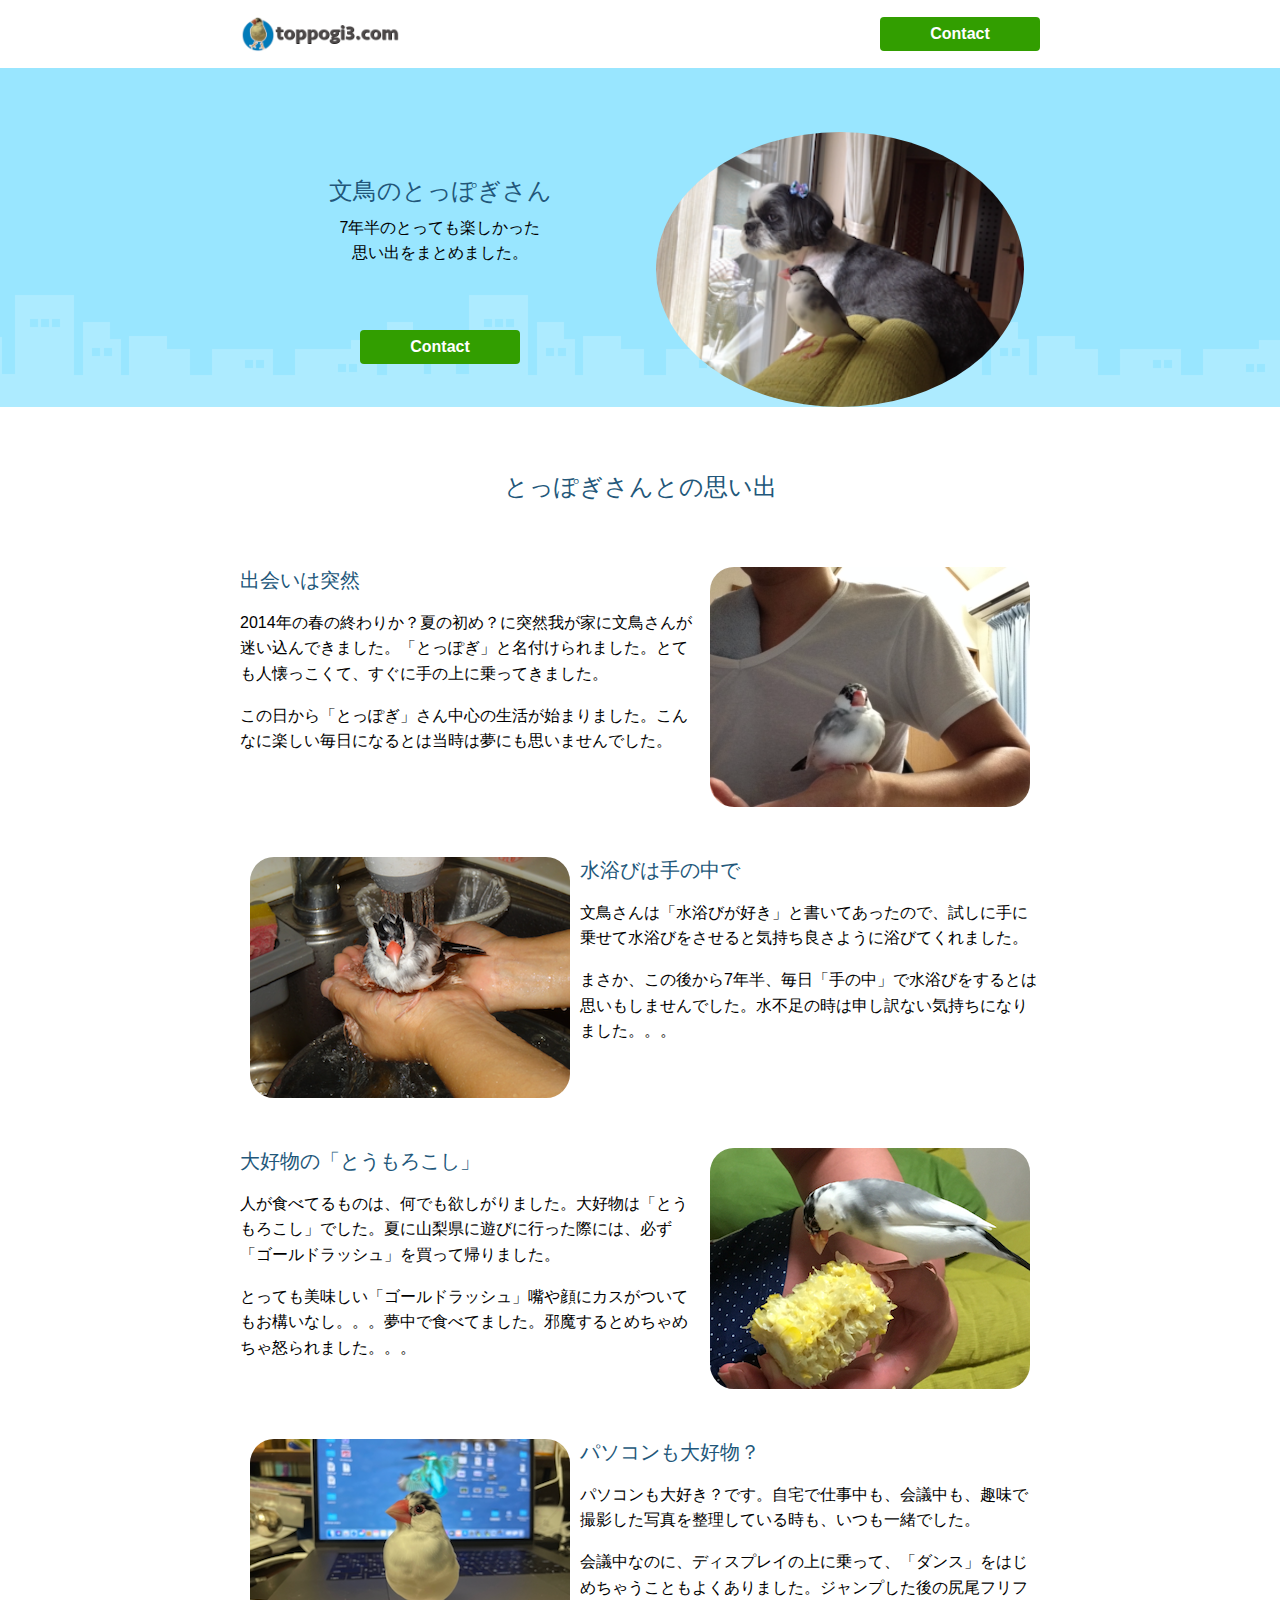
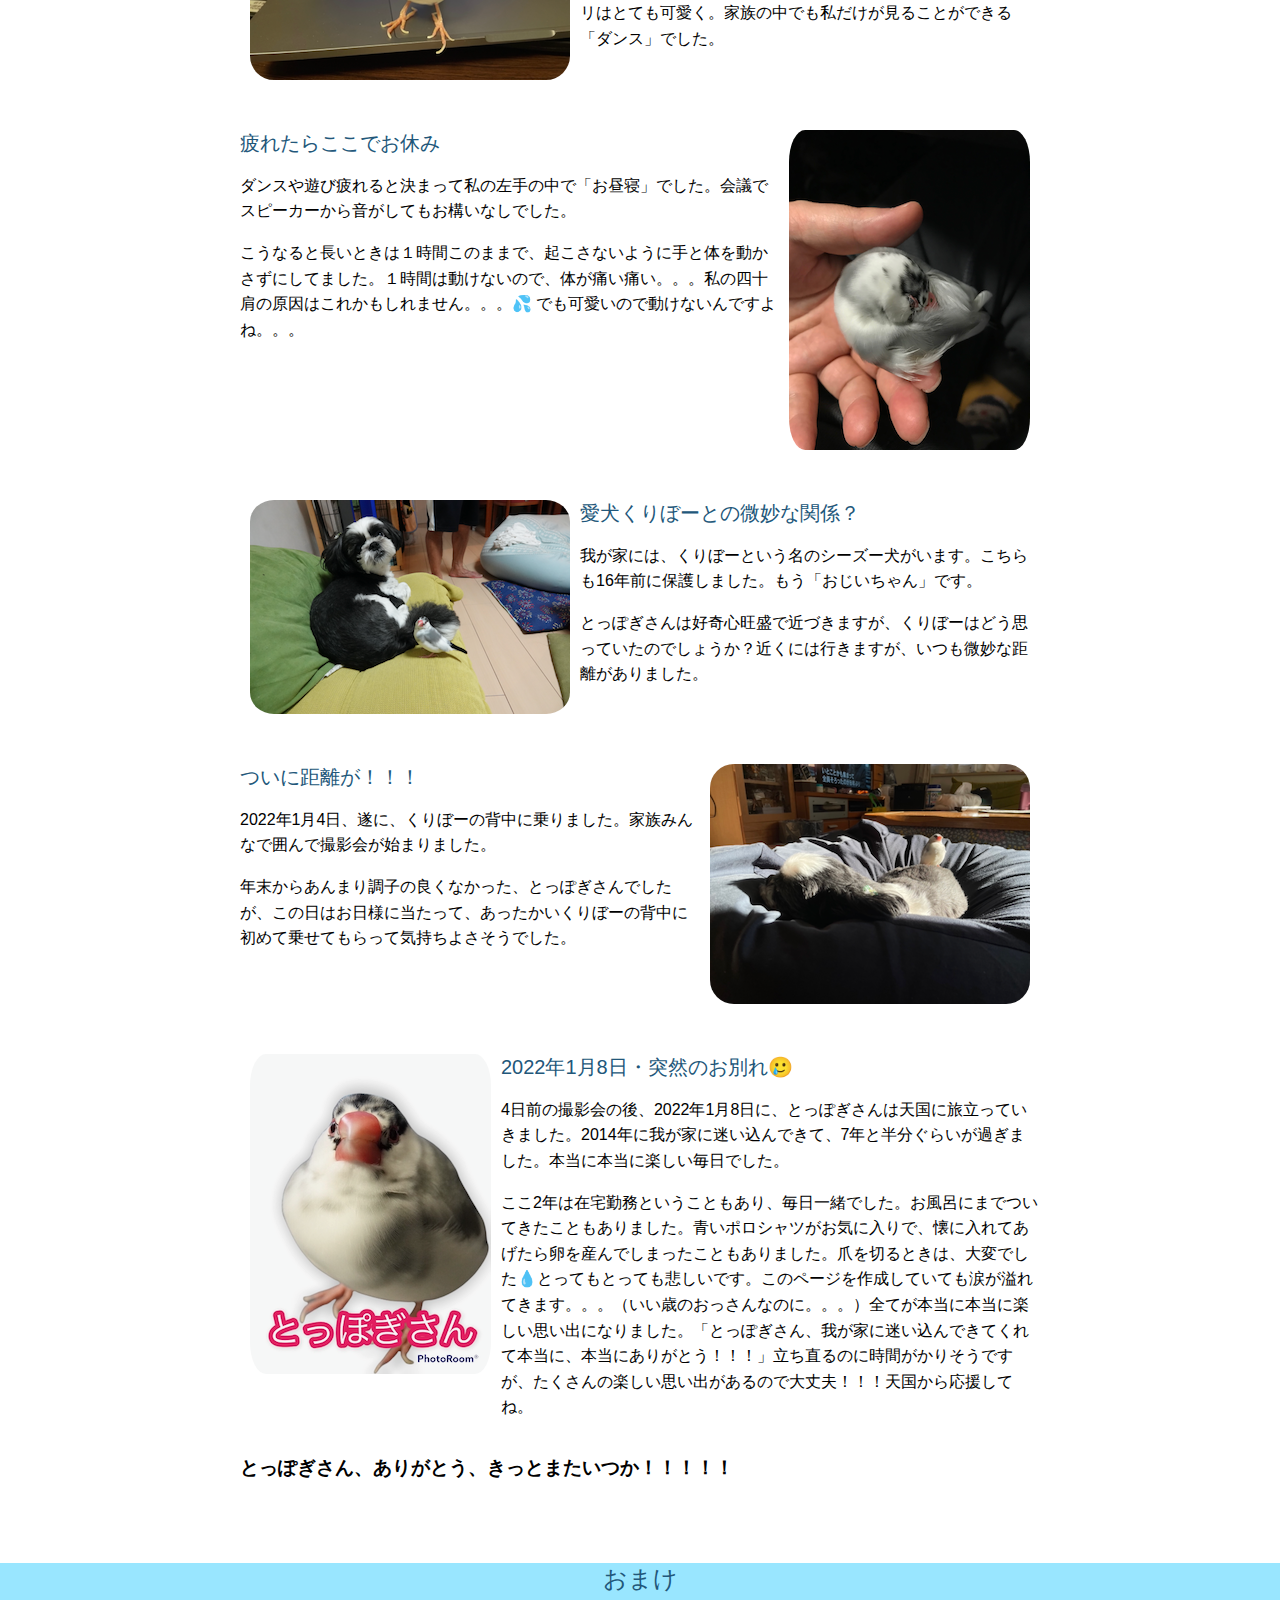
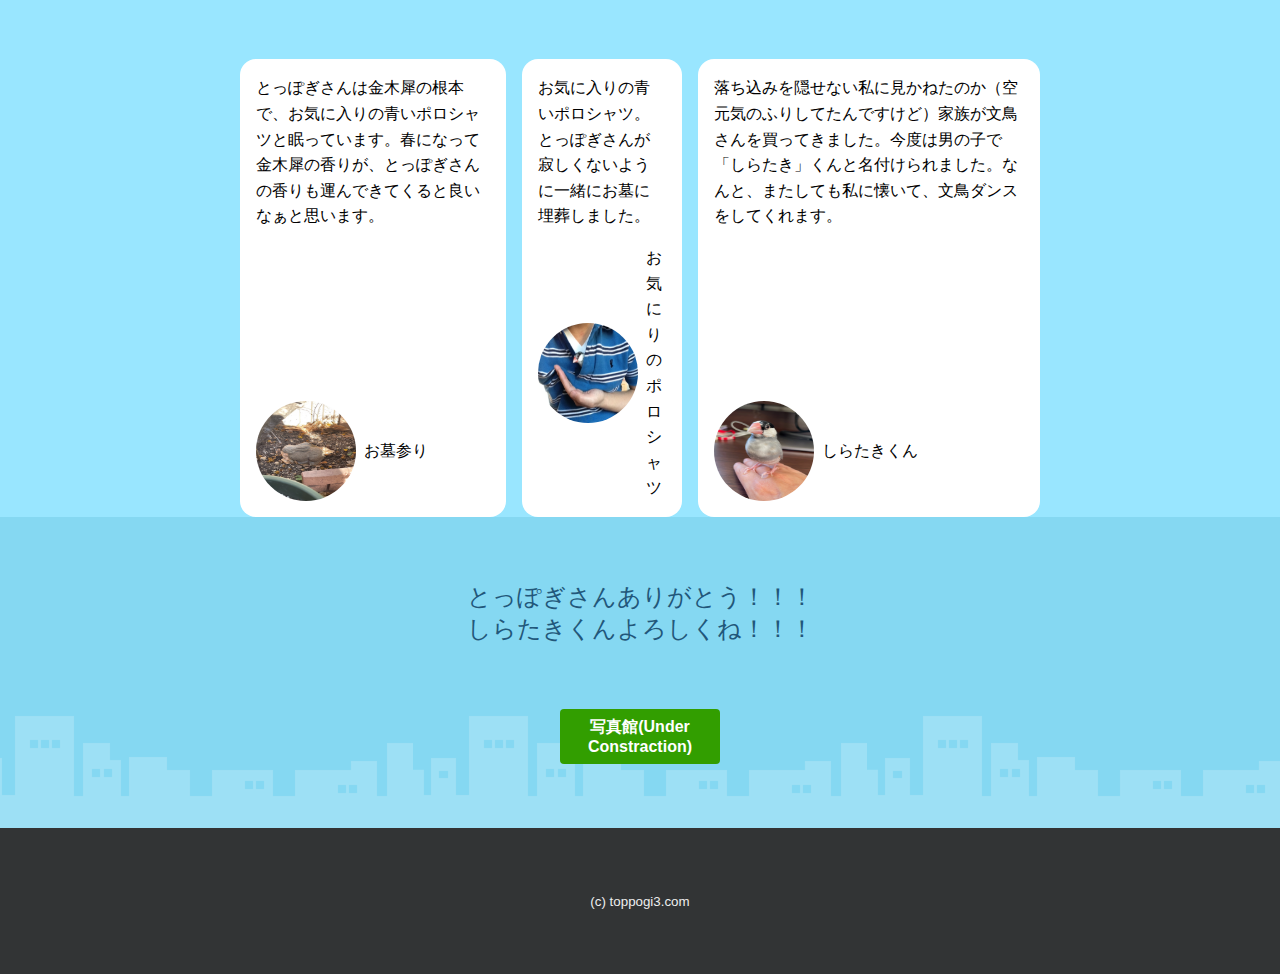
==== commit aa71ff44: "Picture and Movie function" ====
--- a/index.html
+++ b/index.html
@@ -177,7 +177,9 @@
   <section class="section call-to-action">
     <h1>とっぽぎさんありがとう！！！<BR>
     しらたきくんよろしくね！！！</h1>
-    <a href="#" class="btn">写真館(Under Constraction)</a>
+    <a href="picture.html" class="btn">写真館(Under Constraction)
+
+    </a>
   </section>
 
   <footer class="copyright">
--- a/css/style.css
+++ b/css/style.css
@@ -106,7 +106,13 @@
 }
 
 .memory .pic {
-  text-align: center;;
+  text-align: center;
+}
+
+.memory img {
+  border-radius: 10%;
+  padding-left: 10px;
+  padding-right: 10px;
 }
 
 .memory h2 {
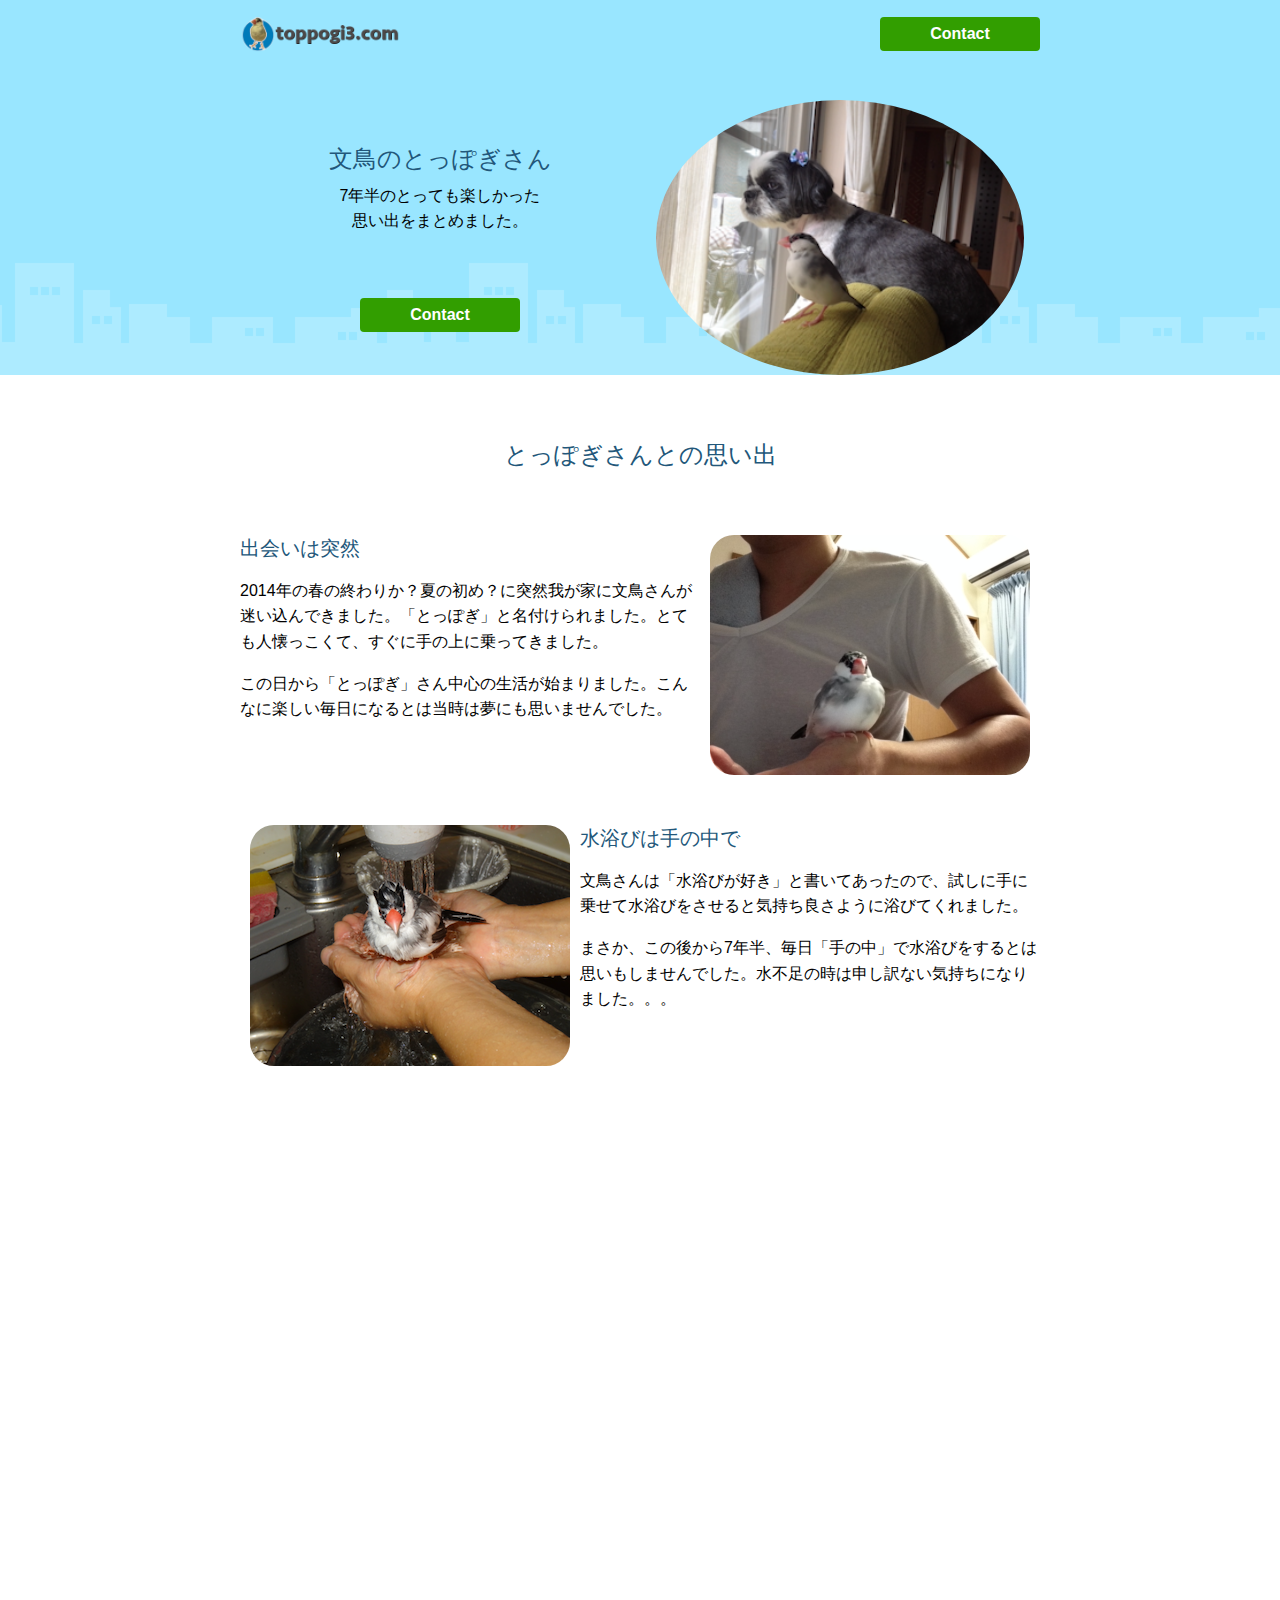
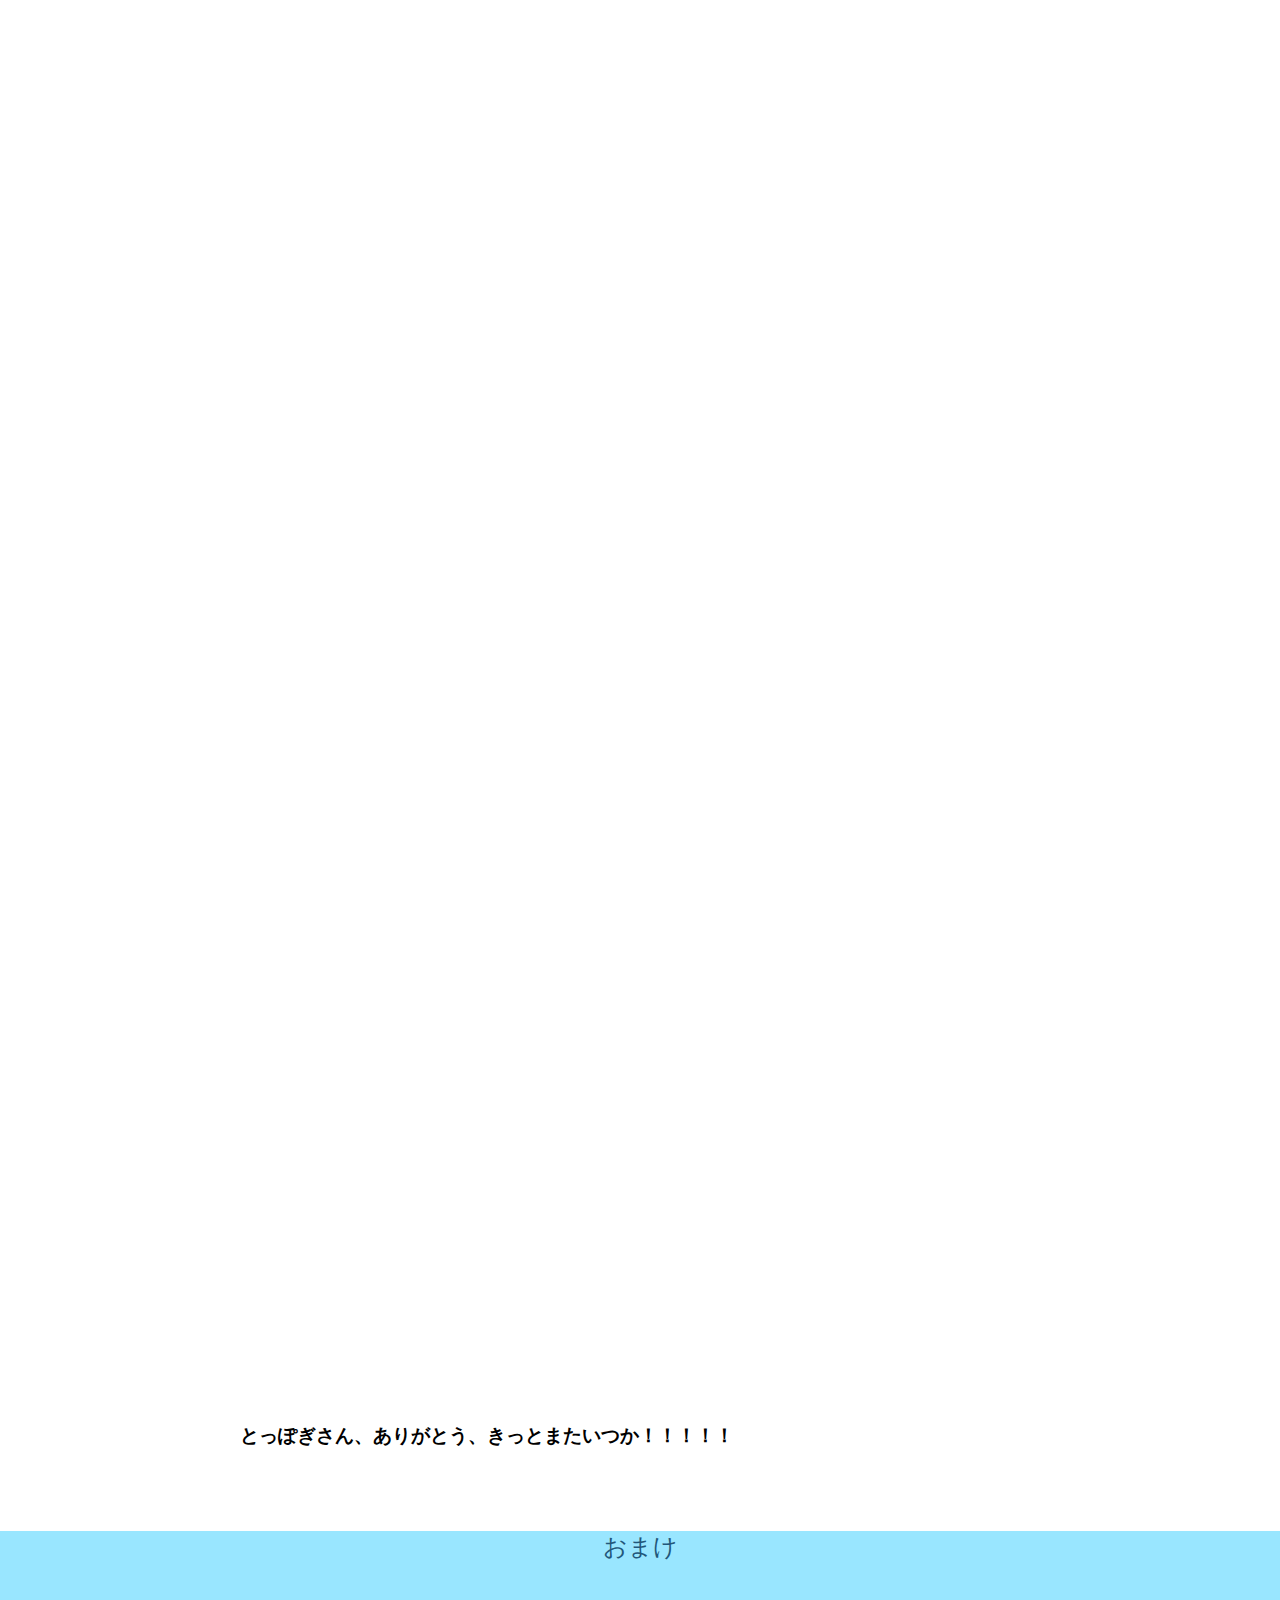
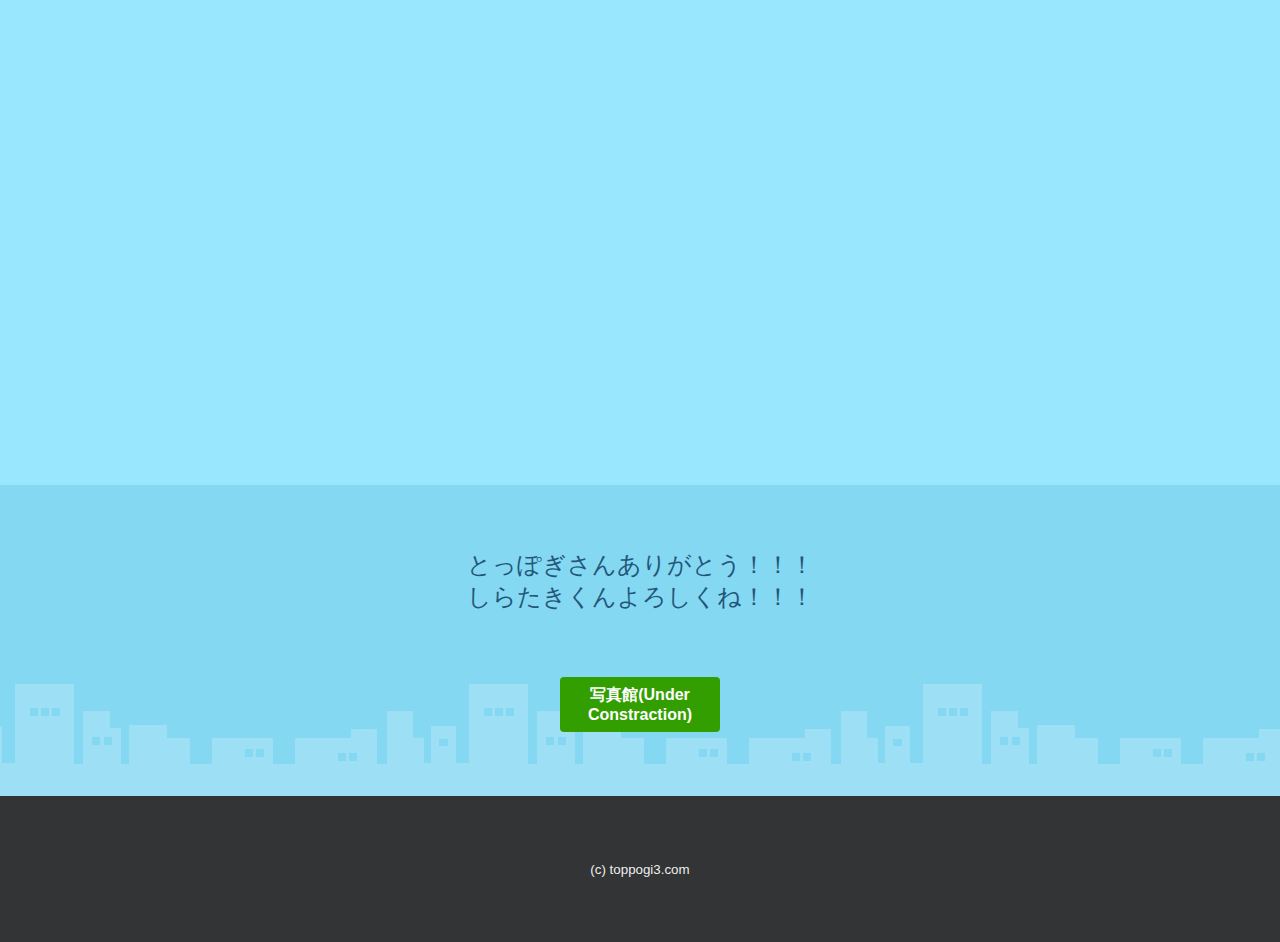
==== commit 9589abae: "Java enabled" ====
--- a/index.html
+++ b/index.html
@@ -6,6 +6,7 @@
   <meta name="viewport" content="width=device-width, initial-scale=1.0">
   <title>文鳥のとっぽぎさんとの思い出</title>
   <link rel="icon" href="img/favi2.png">
+  <link rel="stylesheet" href="https://cdn.jsdelivr.net/npm/bootstrap-icons@1.8.1/font/bootstrap-icons.css">
   <link rel="stylesheet" href="css/style.css">
 </head>
 <body>
@@ -24,6 +25,8 @@
     </div>
   </header>
 
+  <div id="target"></div>
+
   <section class="hero">
     <div class="container">
       <div class="desc">
@@ -31,7 +34,7 @@
         <p>7年半のとっても楽しかった<br>思い出をまとめました。</p>
         <a href="#" class="btn">Contact</a>
       </div>
-      <div class="pic">
+      <div class="pic animate">
         <img 
         src="img/toppogi-main.png" 
         alt="main picture">
@@ -44,7 +47,7 @@
   <section class="memory">
     <h1>とっぽぎさんとの思い出</h1>
     <div class="container">
-      <section>
+      <section class="animate slide-from-left">
         <div class="pic">
           <img src="img/toppogi1.png" alt="">
         </div>
@@ -54,7 +57,7 @@
           <p>この日から「とっぽぎ」さん中心の生活が始まりました。こんなに楽しい毎日になるとは当時は夢にも思いませんでした。<p>
         </div>
       </section>
-      <section>
+      <section class="animate slide-from-right">
         <div class="pic">
           <img src="img/toppogi2.png" alt="">
         </div>
@@ -64,7 +67,7 @@
           <p>まさか、この後から7年半、毎日「手の中」で水浴びをするとは思いもしませんでした。水不足の時は申し訳ない気持ちになりました。。。<p>
         </div>
       </section>
-      <section>
+      <section class="animate slide-from-left">
         <div class="pic">
           <img src="img/toppogi3.png" alt="">
         </div>
@@ -75,7 +78,7 @@
           <p>とっても美味しい「ゴールドラッシュ」嘴や顔にカスがついてもお構いなし。。。夢中で食べてました。邪魔するとめちゃめちゃ怒られました。。。<p>
         </div>
       </section>
-      <section>
+      <section class="animate slide-from-right">
         <div class="pic">
           <img src="img/toppogi4.png" alt="">
         </div>
@@ -86,7 +89,7 @@
           <p>会議中なのに、ディスプレイの上に乗って、「ダンス」をはじめちゃうこともよくありました。ジャンプした後の尻尾フリフリはとても可愛く。家族の中でも私だけが見ることができる「ダンス」でした。<p>
         </div>
       </section>
-      <section>
+      <section class="animate slide-from-left">
         <div class="pic">
           <img src="img/toppogi5.png" alt="">
         </div>
@@ -97,7 +100,7 @@
           <p>こうなると長いときは１時間このままで、起こさないように手と体を動かさずにしてました。１時間は動けないので、体が痛い痛い。。。私の四十肩の原因はこれかもしれません。。。💦 でも可愛いので動けないんですよね。。。<p>
         </div>
       </section>
-      <section>
+      <section class="animate slide-from-right">
         <div class="pic">
           <img src="img/toppogi6.png" alt="">
         </div>
@@ -108,7 +111,7 @@
           <p>とっぽぎさんは好奇心旺盛で近づきますが、くりぼーはどう思っていたのでしょうか？近くには行きますが、いつも微妙な距離がありました。<p>
         </div>
       </section>
-      <section>
+      <section class="animate slide-from-left">
         <div class="pic">
           <img src="img/toppogi7.png" alt="">
         </div>
@@ -119,7 +122,7 @@
           <p>年末からあんまり調子の良くなかった、とっぽぎさんでしたが、この日はお日様に当たって、あったかいくりぼーの背中に初めて乗せてもらって気持ちよさそうでした。<p>
         </div>
       </section>
-      <section>
+      <section class="animate slide-from-right">
         <div class="pic">
           <img src="img/toppogi8.png" alt="">
         </div>
@@ -138,7 +141,7 @@
   <section class="voices">
     <h1>おまけ</h1>
     <div class="container">
-      <section>
+      <section class="animate">
         <p>とっぽぎさんは金木犀の根本で、お気に入りの青いポロシャツと眠っています。春になって金木犀の香りが、とっぽぎさんの香りも運んできてくると良いなぁと思います。</p>
         <footer>
           <image 
@@ -149,7 +152,7 @@
             <p>お墓参り</p>
           </footer>
       </section>
-      <section>
+      <section class="animate delay">
         <p>お気に入りの青いポロシャツ。とっぽぎさんが寂しくないように一緒にお墓に埋葬しました。</p>
         <footer>
           <image 
@@ -160,7 +163,7 @@
             <p>お気にりのポロシャツ</p>
           </footer>
       </section>
-      <section>
+      <section class="animate delay-more">
         <p>落ち込みを隠せない私に見かねたのか（空元気のふりしてたんですけど）家族が文鳥さんを買ってきました。今度は男の子で「しらたき」くんと名付けられました。なんと、またしても私に懐いて、文鳥ダンスをしてくれます。</p>
         <footer>
           <image 
@@ -182,7 +185,12 @@
     </a>
   </section>
 
-  <footer class="copyright">
-    <small>(c) toppogi3.com</small></footer>
+  <footer class="copyright"><small>(c) toppogi3.com</small></footer>
+  
+  <a href="#" id="to_top">
+    <i class="bi bi-arrow-up-square-fill"></i>
+  </a>    
+
+  <script src="js/main.js"></script>
 </body>
 </html>--- a/css/style.css
+++ b/css/style.css
@@ -56,12 +56,57 @@
   max-width: 800px;
 }
 
+.animate {
+  opacity: 0;
+  transform: translateY(40px);
+  transition: opacity .3s, transform .3s;
+}
+
+.animate.slide-from-left {
+  transform: translateX(-40px);
+}
+
+.animate.slide-from-right {
+  transform: translateX(40px);
+}
+
+.animate.appear {
+  opacity: 1;
+  transform: none;
+}
+
+#to_top {
+  position: fixed;
+  bottom: 16px;
+  right: 16px;
+  opacity: 0;
+  transition: opacity .3s;
+}
+
+#to_top.scrolled {
+  opacity: 1;
+}
+
+#to_top i {
+  font-size: 32px;
+  color: #22577a;
+}
 
 /* header */
 
 header {
   /* background:#EEE; */
   padding: 16px 0;
+  position: fixed;
+  top: 0;
+  width: 100%;
+  transition: background-color .3s, box-shadow .3s;
+  z-index: 1;
+}
+
+header.scrolled {
+  background-color: rgba(255, 255, 255, .95);
+  box-shadow: 0 0 4px rgba(0, 0, 0, .3);
 }
 
 header .container{
@@ -77,7 +122,7 @@
   background-image: url(../img/bg.png);
   background-repeat: repeat-x;
   background-position: center bottom;
-  padding-top: 64px;
+  padding-top: 100px;
   text-align: center;
 }
 
@@ -98,6 +143,7 @@
 
 .memory {
   padding: 64px 0;
+  overflow: hidden;
 }
 
 .memory h1 {
@@ -233,4 +279,12 @@
     justify-content: space-between;
   }
 
+  .animate.delay {
+    transition-delay: .3s;
+  }
+
+  .animate.delay-more {
+    transition-delay: .6s;
+  }
+
 }